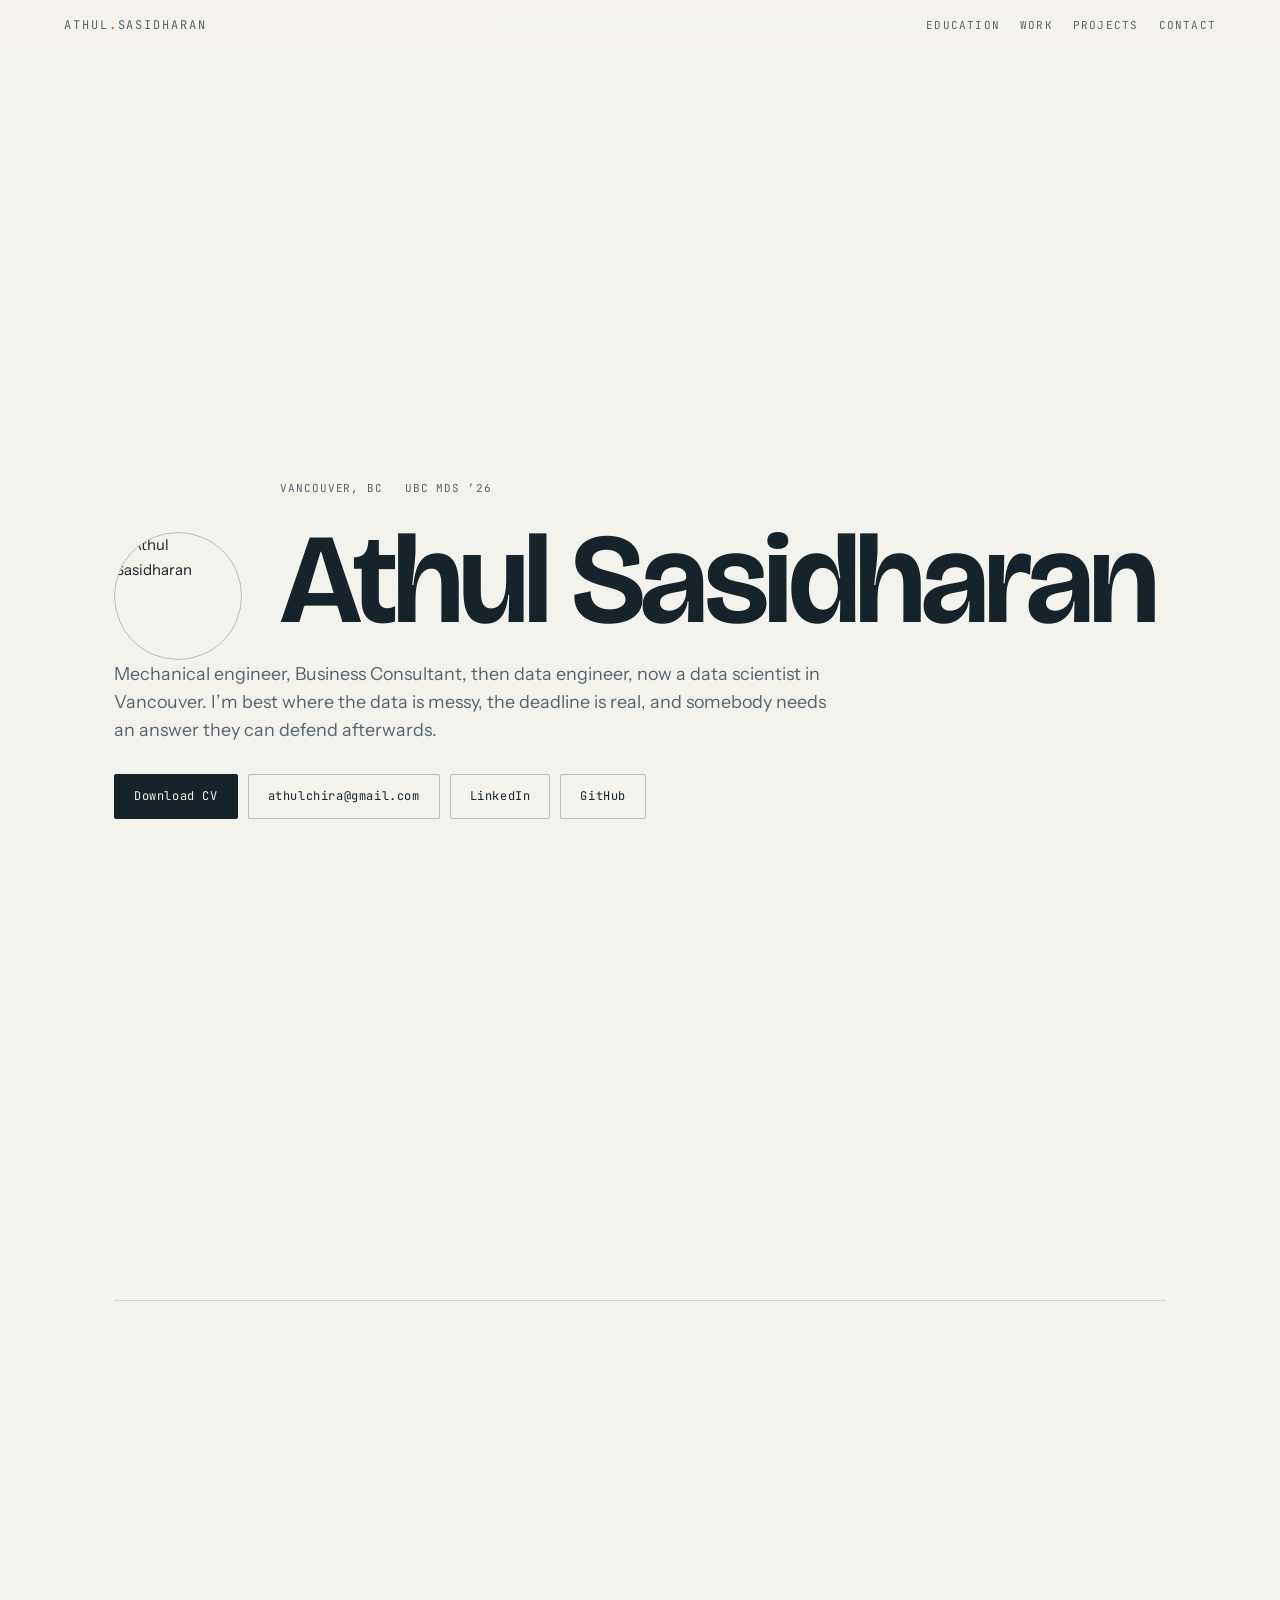
==== index.html @ 6a422f8e "Added the full projects section, including the side projects." ====
<!DOCTYPE html>
<html lang="en">
<head>
<meta charset="utf-8">
<meta name="viewport" content="width=device-width, initial-scale=1">
<title>Athul Sasidharan — Data Scientist, Vancouver</title>
<meta name="description" content="Data scientist in Vancouver. UBC Master of Data Science 2026. Data pipelines at Axis Bank, clinical data at BC Children's Hospital, retrieval systems, dashboards and packages.">
<meta property="og:title" content="Athul Sasidharan — Data Scientist">
<meta property="og:description" content="Pipelines, audits and retrieval systems. UBC MDS 2026, Vancouver BC.">
<link rel="preconnect" href="https://fonts.googleapis.com">
<link rel="preconnect" href="https://fonts.gstatic.com" crossorigin>
<link href="https://fonts.googleapis.com/css2?family=Bricolage+Grotesque:opsz,wdth,wght@12..96,75..100,400..800&family=Instrument+Sans:wght@400;500;600&family=JetBrains+Mono:wght@400;500&display=swap" rel="stylesheet">
<style>
:root{
  --ground:#F4F2ED;
  --ink:#16232A;
  --ink-soft:#54646E;
  --line:rgba(22,35,42,.14);
  --line-2:rgba(22,35,42,.26);
  --attack:#E8552F;
  --defend:#66788A;
  --link:#2E7FA6;
  --gold:#F2B441;
  --display:"Bricolage Grotesque",ui-sans-serif,system-ui,sans-serif;
  --body:"Instrument Sans",ui-sans-serif,system-ui,sans-serif;
  --mono:"JetBrains Mono",ui-monospace,monospace;
  --gut:clamp(20px,5vw,72px);
  --maxw:1180px;
}
*,*::before,*::after{box-sizing:border-box}
html{scroll-behavior:smooth;-webkit-text-size-adjust:100%}
body{margin:0;background:var(--ground);color:var(--ink);font-family:var(--body);
  font-size:clamp(15px,1.05vw,17px);line-height:1.62;overflow-x:hidden;-webkit-font-smoothing:antialiased}
a{color:inherit}
img{max-width:100%;display:block}

#pitch{position:fixed;inset:0;z-index:-1;pointer-events:none;opacity:0;transition:opacity 1s ease .2s}
#pitch.ready{opacity:1}

/* ---------- nav ---------- */
header.nav{position:fixed;top:0;left:0;right:0;z-index:50;display:flex;align-items:center;
  justify-content:space-between;padding:16px var(--gut);
  background:linear-gradient(180deg,rgba(244,242,237,.9),rgba(244,242,237,0))}
.mark{font-family:var(--mono);font-size:12px;letter-spacing:.16em;text-transform:uppercase;text-decoration:none}
.mark b{color:var(--attack)}
.nav ul{display:flex;gap:20px;list-style:none;margin:0;padding:0;
  font-family:var(--mono);font-size:11px;letter-spacing:.11em;text-transform:uppercase}
.nav a{text-decoration:none;color:var(--ink-soft);transition:color .2s}
.nav a:hover,.nav a:focus-visible{color:var(--attack)}

/* ---------- layout ---------- */
main{position:relative;z-index:1}
.wrap{max-width:var(--maxw);margin:0 auto;padding:0 var(--gut)}
section{padding:clamp(72px,11vh,150px) 0}

/* section label: one word, thin rule beneath. Nothing else. */
h2{font-family:var(--display);font-size:clamp(30px,4.6vw,58px);
  font-variation-settings:"wdth" 96,"wght" 620;line-height:1;letter-spacing:-.025em;
  margin:0 0 14px;color:var(--ink)}
.rule{width:56px;height:2px;background:var(--gold);margin:0 0 clamp(30px,4vh,52px);border-radius:2px}

h1{font-family:var(--display);font-size:clamp(48px,10vw,142px);
  font-variation-settings:"wdth" 100,"wght" 650;line-height:.88;letter-spacing:-.035em;
  margin:0 0 24px;text-wrap:balance}
h3{font-family:var(--display);font-variation-settings:"wdth" 92,"wght" 620;
  font-size:clamp(18px,1.45vw,22px);line-height:1.2;letter-spacing:-.015em;margin:0}
p{margin:0 0 14px}

/* ---------- hero ---------- */
.hero{min-height:100svh;display:flex;flex-direction:column;justify-content:flex-end;
  padding-bottom:clamp(56px,9vh,110px);padding-top:120px}
.hero-top{display:flex;align-items:flex-end;gap:clamp(20px,3vw,44px);flex-wrap:wrap}
.shot{width:clamp(96px,10vw,132px);height:clamp(96px,10vw,132px);border-radius:50%;
  object-fit:cover;border:1px solid var(--line-2);flex:none}
.about{font-size:clamp(16px,1.4vw,21px);line-height:1.55;color:var(--ink-soft);max-width:60ch;margin:0 0 30px}
.cta-row{display:flex;flex-wrap:wrap;gap:10px;align-items:center}
.btn{display:inline-flex;align-items:center;gap:8px;text-decoration:none;font-family:var(--mono);
  font-size:12px;letter-spacing:.05em;padding:12px 19px;border-radius:2px;border:1px solid var(--line-2);
  background:transparent;color:var(--ink);
  transition:transform .22s cubic-bezier(.2,.8,.2,1),background .22s,color .22s,border-color .22s}
.btn:hover,.btn:focus-visible{border-color:var(--ink);transform:translateY(-2px)}
.btn-solid{background:var(--ink);color:var(--ground);border-color:var(--ink)}
.btn-solid:hover,.btn-solid:focus-visible{background:var(--attack);border-color:var(--attack)}
.meta{display:flex;flex-wrap:wrap;gap:6px 22px;margin:0 0 26px;font-family:var(--mono);
  font-size:11px;letter-spacing:.08em;text-transform:uppercase;color:var(--ink-soft)}

/* ---------- transparent tiles ---------- */
.tile{background:transparent;border:1px solid var(--line);border-radius:3px;
  transition:border-color .3s,transform .3s cubic-bezier(.2,.8,.2,1)}
.tile:hover{border-color:var(--line-2);transform:translateY(-2px)}

.edu{display:grid;grid-template-columns:repeat(auto-fit,minmax(240px,1fr));gap:14px}
.edu .tile{padding:20px 22px;display:flex;flex-direction:column;gap:6px}
.edu .when{font-family:var(--mono);font-size:10px;letter-spacing:.11em;text-transform:uppercase;color:var(--ink-soft)}
.edu a{color:inherit;text-decoration:none;border-bottom:1px solid var(--line-2);transition:border-color .2s,color .2s}
.edu a:hover,.edu a:focus-visible{color:var(--attack);border-color:var(--attack)}
.edu .school{font-family:var(--mono);font-size:11.5px;letter-spacing:.03em;color:var(--ink-soft)}

.roles{border-top:1px solid var(--line)}
.role{display:grid;grid-template-columns:minmax(0,1fr) minmax(0,1.7fr);gap:clamp(12px,3vw,48px);
  padding:clamp(22px,2.8vw,34px) 0;border-bottom:1px solid var(--line)}
.role .when{font-family:var(--mono);font-size:11px;letter-spacing:.09em;text-transform:uppercase;
  color:var(--attack);margin:0 0 6px}
.role .org{font-family:var(--mono);font-size:11px;letter-spacing:.04em;color:var(--ink-soft);margin:4px 0 0}
.role .org a{color:var(--link);text-decoration:none;border-bottom:1px solid transparent;transition:border-color .2s}
.role .org a:hover{border-color:var(--link)}
.role ul{margin:0;padding-left:16px;color:var(--ink-soft)}
.role li{margin-bottom:7px}
.role li::marker{color:var(--attack)}
.role li b{color:var(--ink);font-weight:600}
.role p.plain{color:var(--ink-soft);margin:0}

.grid{display:grid;grid-template-columns:repeat(auto-fit,minmax(300px,1fr));gap:14px}
.card{padding:clamp(20px,2.2vw,28px);display:flex;flex-direction:column;gap:11px}
.card .when{font-family:var(--mono);font-size:10px;letter-spacing:.11em;text-transform:uppercase;
  color:var(--ink-soft);margin:0}
.card p.desc{color:var(--ink-soft);font-size:.95em;margin:0}
.why{border-left:2px solid var(--gold);padding:8px 12px;font-size:.9em;color:var(--ink);margin:0}
.why b{font-family:var(--mono);font-size:9.5px;letter-spacing:.11em;text-transform:uppercase;
  color:var(--ink-soft);display:block;margin-bottom:3px;font-weight:500}
.tags{display:flex;flex-wrap:wrap;gap:5px}
.tags i{font-style:normal;font-family:var(--mono);font-size:10px;letter-spacing:.03em;
  padding:3px 8px;border-radius:2px;border:1px solid var(--line);color:var(--link)}
.metric{font-family:var(--mono);font-size:12px;color:var(--ink);display:flex;gap:8px;align-items:baseline}
.metric b{font-size:18px;font-weight:500;color:var(--attack);font-variant-numeric:tabular-nums}
.pills{display:flex;flex-wrap:wrap;gap:7px;margin-top:auto;padding-top:12px;border-top:1px solid var(--line)}
.pill{display:inline-flex;align-items:center;gap:5px;text-decoration:none;font-family:var(--mono);
  font-size:10px;letter-spacing:.1em;text-transform:uppercase;padding:6px 12px;
  border:1px solid var(--line-2);border-radius:99px;color:var(--ink);
  transition:background .2s,color .2s,border-color .2s,transform .2s}
.pill:hover,.pill:focus-visible{background:var(--ink);color:var(--ground);border-color:var(--ink);transform:translateY(-1px)}
.pill.dead{border-style:dashed;color:var(--ink-soft);cursor:default}
.pill.dead:hover{background:transparent;color:var(--ink-soft);border-color:var(--line-2);transform:none}
.sub{font-family:var(--mono);font-size:11px;letter-spacing:.12em;text-transform:uppercase;
  color:var(--ink-soft);margin:clamp(40px,5vh,64px) 0 18px;display:flex;align-items:center;gap:12px}
.sub::after{content:"";height:1px;flex:1;background:var(--line)}

.kit{display:grid;grid-template-columns:repeat(auto-fit,minmax(220px,1fr));gap:14px}
.kit>div{padding:20px 20px;border:1px solid var(--line);border-radius:3px}
.kit h4{font-family:var(--mono);font-size:10px;letter-spacing:.13em;text-transform:uppercase;
  color:var(--link);margin:0 0 11px;font-weight:500}
.kit ul{list-style:none;margin:0;padding:0;display:flex;flex-wrap:wrap;gap:5px}
.kit li{font-family:var(--mono);font-size:11.5px;padding:3px 8px;border:1px solid var(--line);
  border-radius:2px;transition:border-color .2s,color .2s}
.kit li:hover{border-color:var(--attack);color:var(--attack)}

.contact a.big{font-family:var(--display);font-variation-settings:"wdth" 96,"wght" 600;
  font-size:clamp(22px,3.4vw,44px);text-decoration:none;letter-spacing:-.02em;display:inline-block;
  border-bottom:2px solid var(--line-2);padding-bottom:2px;transition:border-color .25s,color .25s}
.contact a.big:hover,.contact a.big:focus-visible{color:var(--attack);border-color:var(--attack)}
.contact .rows{display:flex;flex-wrap:wrap;gap:12px 36px;margin-top:26px;
  font-family:var(--mono);font-size:12px;letter-spacing:.04em}
.contact .rows a{color:var(--link);text-decoration:none;border-bottom:1px solid transparent;transition:border-color .2s}
.contact .rows a:hover{border-color:var(--link)}
footer{padding:26px var(--gut) 38px;border-top:1px solid var(--line);display:flex;flex-wrap:wrap;
  gap:8px 22px;justify-content:space-between;font-family:var(--mono);font-size:10.5px;
  letter-spacing:.09em;text-transform:uppercase;color:var(--ink-soft)}

.rv{opacity:0;transform:translateY(22px);
  transition:opacity .8s cubic-bezier(.2,.8,.2,1),transform .8s cubic-bezier(.2,.8,.2,1)}
.rv.in{opacity:1;transform:none}
.rv[data-d="1"]{transition-delay:.06s}
.rv[data-d="2"]{transition-delay:.12s}
.rv[data-d="3"]{transition-delay:.18s}
.rv[data-d="4"]{transition-delay:.24s}
.rv[data-d="5"]{transition-delay:.3s}
:focus-visible{outline:2px solid var(--attack);outline-offset:3px}

@media (max-width:820px){ .role{grid-template-columns:1fr} .nav ul li:nth-child(n+3){display:none} }
@media (prefers-reduced-motion:reduce){
  html{scroll-behavior:auto}
  .rv{opacity:1;transform:none;transition:none}
  *{transition-duration:.01ms !important}
}
</style>
</head>
<body>
<canvas id="pitch"></canvas>

<header class="nav">
  <a class="mark" href="#top">Athul<b>.</b>Sasidharan</a>
  <nav aria-label="Sections"><ul>
    <li><a href="#education">Education</a></li>
    <li><a href="#work">Work</a></li>
    <li><a href="#projects">Projects</a></li>
    <li><a href="#contact">Contact</a></li>
  </ul></nav>
</header>

<main id="top">

  <section class="hero wrap">
    <div class="hero-top rv in">
      <img class="shot" src="assets/athul-headshot.png" alt="Athul Sasidharan">
      <div style="flex:1;min-width:260px">
        <div class="meta"><span>Vancouver, BC</span><span>UBC MDS &#8217;26</span></div>
        <h1>Athul Sasidharan</h1>
      </div>
    </div>
    <p class="about rv in" data-d="1">
      Mechanical engineer, Business Consultant, then data engineer, now a data scientist in
      Vancouver. I&#8217;m best where the data is messy, the deadline is real, and somebody needs
      an answer they can defend afterwards.
    </p>
    <div class="cta-row rv in" data-d="2">
      <a class="btn btn-solid" href="assets/Athul_Sasidharan_Resume.pdf" download>Download CV</a>
      <a class="btn" href="mailto:athulchira@gmail.com">athulchira@gmail.com</a>
      <a class="btn" href="https://www.linkedin.com/in/athul-ash-sasidharan-48a1ba195/" target="_blank" rel="noopener">LinkedIn</a>
      <a class="btn" href="https://github.com/codingwithAthul" target="_blank" rel="noopener">GitHub</a>
    </div>
  </section>

  <section id="education" class="wrap">
    <h2 class="rv">Education</h2><div class="rule rv"></div>
    <div class="edu">
      <div class="tile rv" data-d="1">
        <p class="when">Sep 2025 &ndash; Jun 2026</p>
        <h3><a href="https://masterdatascience.ubc.ca/programs/vancouver" target="_blank" rel="noopener">Masters in Data Science</a></h3>
        <p class="school"><a href="https://www.ubc.ca/" target="_blank" rel="noopener">The University of British Columbia, Vancouver</a></p>
      </div>
      <div class="tile rv" data-d="2">
        <p class="when">Sep 2024 &ndash; May 2025</p>
        <h3><a href="https://www.bcit.ca/programs/global-leadership-graduate-certificate-full-time-a500grcert/#courses" target="_blank" rel="noopener">Global Leadership Graduate Certificate</a></h3>
        <p class="school"><a href="https://www.bcit.ca/" target="_blank" rel="noopener">British Columbia Institute of Technology, Vancouver</a></p>
      </div>
      <div class="tile rv" data-d="3">
        <p class="when">2018 &ndash; 2022</p>
        <h3>Bachelor of Technology, Mechanical Engineering</h3>
        <p class="school"><a href="https://www.nitt.edu/" target="_blank" rel="noopener">National Institute of Technology, Tiruchirappalli</a></p>
      </div>
    </div>
  </section>

  <section id="work" class="wrap">
    <h2 class="rv">Work experience</h2><div class="rule rv"></div>
    <div class="roles">
      <article class="role rv">
        <div><p class="when">Apr 2026 &ndash; Jun 2026</p><h3>Data Analyst (Capstone Project)</h3>
          <p class="org">BC Children&#8217;s Hospital &middot; UBC MDS Capstone</p></div>
        <div>
          <p class="plain">Investigating the impacts of Computerized Provider Order Entry (CPOE)
            on Pediatric Laboratory Testing. Full time Capstone Project for the UBC MDS program.</p>
          <div class="tags" style="margin-top:12px"><i>Microsoft SQL Server</i><i>R</i><i>ggplot</i><i>Data Analysis</i><i>Exploratory Data Analysis</i><i>Data Science</i></div>
        </div>
      </article>

      <article class="role rv" data-d="1">
        <div><p class="when">Jul 2022 &ndash; Feb 2024</p><h3>Data Engineer</h3>
          <p class="org">Axis Bank Ltd &middot; Bangalore</p></div>
        <ul>
          <li>Built ingestion and transformation pipelines in Oracle, PL/SQL and Informatica
            serving <b>five-plus reporting teams</b>, under banking regulatory constraints where a
            wrong number is a filing problem rather than a dashboard problem.</li>
          <li>Owned unit testing and production release in Blaze/TRAID, catching breakages
            pre-deploy to keep live environments stable.</li>
          <li>Translated business requirements into data models with stakeholders in the room,
            then wrote the documentation standard the team adopted.</li>
        </ul>
      </article>

      <article class="role rv" data-d="2">
        <div><p class="when">May 2020 &ndash; Apr 2022</p><h3>Business Consultant</h3>
          <p class="org">Part-time &middot; Agies Safety Solutions &middot; Kerala</p></div>
        <ul>
          <li>Designed a new product sales model from statistical analysis of the existing book,
            contributing to <b>5&times; revenue growth</b>.</li>
          <li>Automated finance and administrative reporting, removing up to <b>30%</b> of annual
            operational turnover in avoidable cost.</li>
          <li>Ran two years of market and competitor research that leadership used to set direction.</li>
        </ul>
      </article>

      <article class="role rv" data-d="3">
        <div><p class="when">Jun 2025 &ndash; present</p><h3>Cash Supervisor</h3>
          <p class="org">Shoppers Drug Mart &middot; Vancouver</p></div>
        <ul>
          <li>Register, lottery terminal, merchandise intake, backroom inventory and end-of-day
            close in a high-volume pharmacy, alongside the master&#8217;s.</li>
        </ul>
      </article>

      <article class="role rv" data-d="4">
        <div><p class="when">2018 &ndash; 2020</p><h3>Organising Committee Head</h3>
          <p class="org"><a href="https://sportsfete.nitt.edu/" target="_blank" rel="noopener">Sportsfete</a>,
            <a href="https://nss.nitt.edu/" target="_blank" rel="noopener">NSS</a> &amp;
            <a href="https://www.instagram.com/aaveg.nitt/?hl=en" target="_blank" rel="noopener">Aaveg</a>
            &middot; NIT Tiruchirappalli</p></div>
        <ul>
          <li>Logistics, budgets, sponsor negotiation and on-site escalation for <b>75+ events</b>
            across <b>14 departments</b> and <b>13,000+ participants</b>.</li>
        </ul>
      </article>
    </div>
  </section>

  <section id="projects" class="wrap">
    <h2 class="rv">Projects</h2><div class="rule rv"></div>
    <div class="grid">

      <article class="tile card rv" data-d="1">
        <p class="when">Jul 2026 &middot; HCLTech &times; UBC hackathon</p>
        <h3>CodeIQ &mdash; codebase knowledge graph</h3>
        <p class="desc">Parses a 100K-line React Native codebase into a queryable knowledge graph,
          then answers plain-English questions about structure and impact. Confidence is scored
          deterministically from retrieval relevance rather than self-reported by the model.</p>
        <p class="why"><b>why</b>Every unfamiliar codebase starts with two hours of &#8220;wait, who calls this?&#8221; We wanted that down to one question.</p>
        <div class="tags"><i>ts-morph</i><i>NetworkX</i><i>ChromaDB</i><i>LangChain</i><i>Groq</i><i>Shiny</i></div>
        <span class="metric"><b>28/30</b> on the benchmark set, zero errors</span>
        <div class="pills">
          <a class="pill" href="https://github.com/goudmani/codeiq_source_code_knowledge_graph" target="_blank" rel="noopener">GitHub</a>
          <a class="pill" href="https://codeiq-source-code-knowledge-graph-latest.onrender.com/" target="_blank" rel="noopener">Live app</a>
        </div>
      </article>

      <article class="tile card rv" data-d="2">
        <p class="when">2026 &middot; Python package</p>
        <h3>geospatial-toolkit</h3>
        <p class="desc">A lightweight package standardising the geospatial operations people
          rewrite by hand &mdash; coordinate formats, great-circle distance, point-in-polygon city
          lookup, and antipode calculation with reverse geocoding, which nothing else offers in
          one call.</p>
        <p class="why"><b>why</b>Half the cohort was rewriting the same distance function. We packaged it so the other half wouldn&#8217;t have to.</p>
        <div class="tags"><i>Python</i><i>GeoPandas</i><i>pytest</i><i>quartodoc</i><i>TestPyPI</i></div>
        <span class="metric"><b>v3.0.0</b> tested, documented, published to TestPyPI</span>
        <div class="pills">
          <a class="pill" href="https://github.com/UBC-MDS/geospatial-toolkit" target="_blank" rel="noopener">GitHub</a>
          <a class="pill" href="https://ubc-mds.github.io/geospatial-toolkit/" target="_blank" rel="noopener">Docs</a>
        </div>
      </article>

      <article class="tile card rv" data-d="3">
        <p class="when">Apr 2026 &middot; Retrieval system</p>
        <h3>Smart product review search</h3>
        <p class="desc">Hybrid retrieval over Amazon software reviews &mdash; BM25 and dense
          embeddings fused with reciprocal rank fusion, then an LLM that has to cite the review it
          used. Benchmarked against a faster model and kept the slower one, because it admitted
          retrieval gaps instead of over-committing.</p>
        <p class="why"><b>why</b>16,000 reviews and no way to ask them anything. Now it either shows its receipts or keeps quiet.</p>
        <div class="tags"><i>BM25</i><i>FAISS</i><i>RRF</i><i>Groq</i><i>Tavily</i><i>Streamlit</i></div>
        <span class="metric"><b>15,972</b> reviews indexed and source-cited</span>
        <div class="pills">
          <a class="pill" href="https://github.com/codingwithAthul/Information_Rag_Retrieval_Project" target="_blank" rel="noopener">GitHub</a>
        </div>
      </article>

      <article class="tile card rv" data-d="4">
        <p class="when">2026 &middot; Deployed dashboard</p>
        <h3>Vancouver Park Finder</h3>
        <p class="desc">A public dashboard for searching Vancouver parks against whatever a person
          actually cares about &mdash; washrooms, dog areas, playgrounds, distance from home.</p>
        <p class="why"><b>why</b>248 parks in this city and no simple way to ask which one has a washroom and lets the dog off the leash.</p>
        <div class="tags"><i>Python</i><i>Dash</i><i>Plotly</i><i>Altair</i></div>
        <span class="metric"><b>248</b> parks, filterable in one screen</span>
        <div class="pills">
          <a class="pill" href="https://github.com/UBC-MDS/DSCI-532_2026_3_vancouver_park_dashboard" target="_blank" rel="noopener">GitHub</a>
          <a class="pill" href="https://019c91e8-5952-d69b-140e-530221568f2d.share.connect.posit.cloud/" target="_blank" rel="noopener">Live app</a>
        </div>
      </article>

      <article class="tile card rv" data-d="5">
        <p class="when">2026 &middot; Cloud deployment</p>
        <h3>Rainfall prediction API</h3>
        <p class="desc">A model trained on an EMR/Spark cluster, packaged behind FastAPI and served
          from a t3a.micro EC2 instance. Loaded once at import rather than per request, with
          Pydantic-validated payloads and cross-testing against a classmate&#8217;s endpoint.</p>
        <p class="why"><b>why</b>A model sitting in a .joblib file has never helped anybody. This one at least answers the phone.</p>
        <div class="tags"><i>AWS EC2</i><i>EMR</i><i>Spark</i><i>FastAPI</i><i>Pydantic</i></div>
        <div class="pills">
          <a class="pill" href="https://github.com/codingwithAthul/rainfall-prediction-aws-deployment" target="_blank" rel="noopener">GitHub</a>
        </div>
      </article>

      <article class="tile card rv" data-d="6">
        <p class="when">2026 &middot; Reproducible ML</p>
        <h3>Hotel cancellation prediction</h3>
        <p class="desc">A classification study on hotel booking cancellations, built so a stranger
          could re-run it: pinned environment, containerised, scripted data flow, and a report that
          regenerates from source.</p>
        <p class="why"><b>why</b>Ran it, got a number, couldn&#8217;t reproduce the number a week later. Built this so that stops happening.</p>
        <div class="tags"><i>Python</i><i>scikit-learn</i><i>Docker</i><i>Quarto</i></div>
        <div class="pills">
          <a class="pill" href="https://github.com/ahass9/DSCI-522-Group-Project" target="_blank" rel="noopener">GitHub</a>
          <a class="pill" href="https://ahass9.github.io/DSCI-522-Group-Project/reports/hotel_cancellation_classification_analysis.html" target="_blank" rel="noopener">Report</a>
        </div>
      </article>
    </div>

    <p class="sub rv">Built because I wanted to</p>
    <div class="grid">
      <article class="tile card rv" data-d="1">
        <p class="when">Jan 2026 &middot; Writing</p>
        <h3>Multi-armed bandits, explained</h3>
        <p class="desc">A written walkthrough of the explore-versus-exploit problem and why A/B
          testing is often the wrong tool for the job it gets used for.</p>
        <p class="why"><b>why</b>Slot machines have taught statisticians more than statisticians have taught slot machines. Wrote it down before I forgot why.</p>
        <div class="tags"><i>Writing</i><i>Bandits</i><i>Experimentation</i></div>
        <div class="pills">
          <a class="pill" href="https://github.com/codingwithAthul/Multi-Armed-Bandits" target="_blank" rel="noopener">GitHub</a>
          <a class="pill" href="https://codingwithathul.github.io/Multi-Armed-Bandits/" target="_blank" rel="noopener">Read it</a>
        </div>
      </article>

      <article class="tile card rv" data-d="2">
        <p class="when">Apr 2026 &middot; Tooling</p>
        <h3>NotebookLM on Claude Code</h3>
        <p class="desc">An integration bridging Google NotebookLM into Claude Code, with automated
          version management, API safety checks and rollback when a change misbehaves.</p>
        <p class="why"><b>why</b>Two tools I use constantly that refused to speak to each other. Now they do, and there&#8217;s an undo button.</p>
        <div class="tags"><i>Python</i><i>APIs</i><i>Automation</i></div>
        <div class="pills">
          <a class="pill" href="https://github.com/codingwithAthul/Notebooklm-on-Claude" target="_blank" rel="noopener">GitHub</a>
        </div>
      </article>
    </div>
  </section>
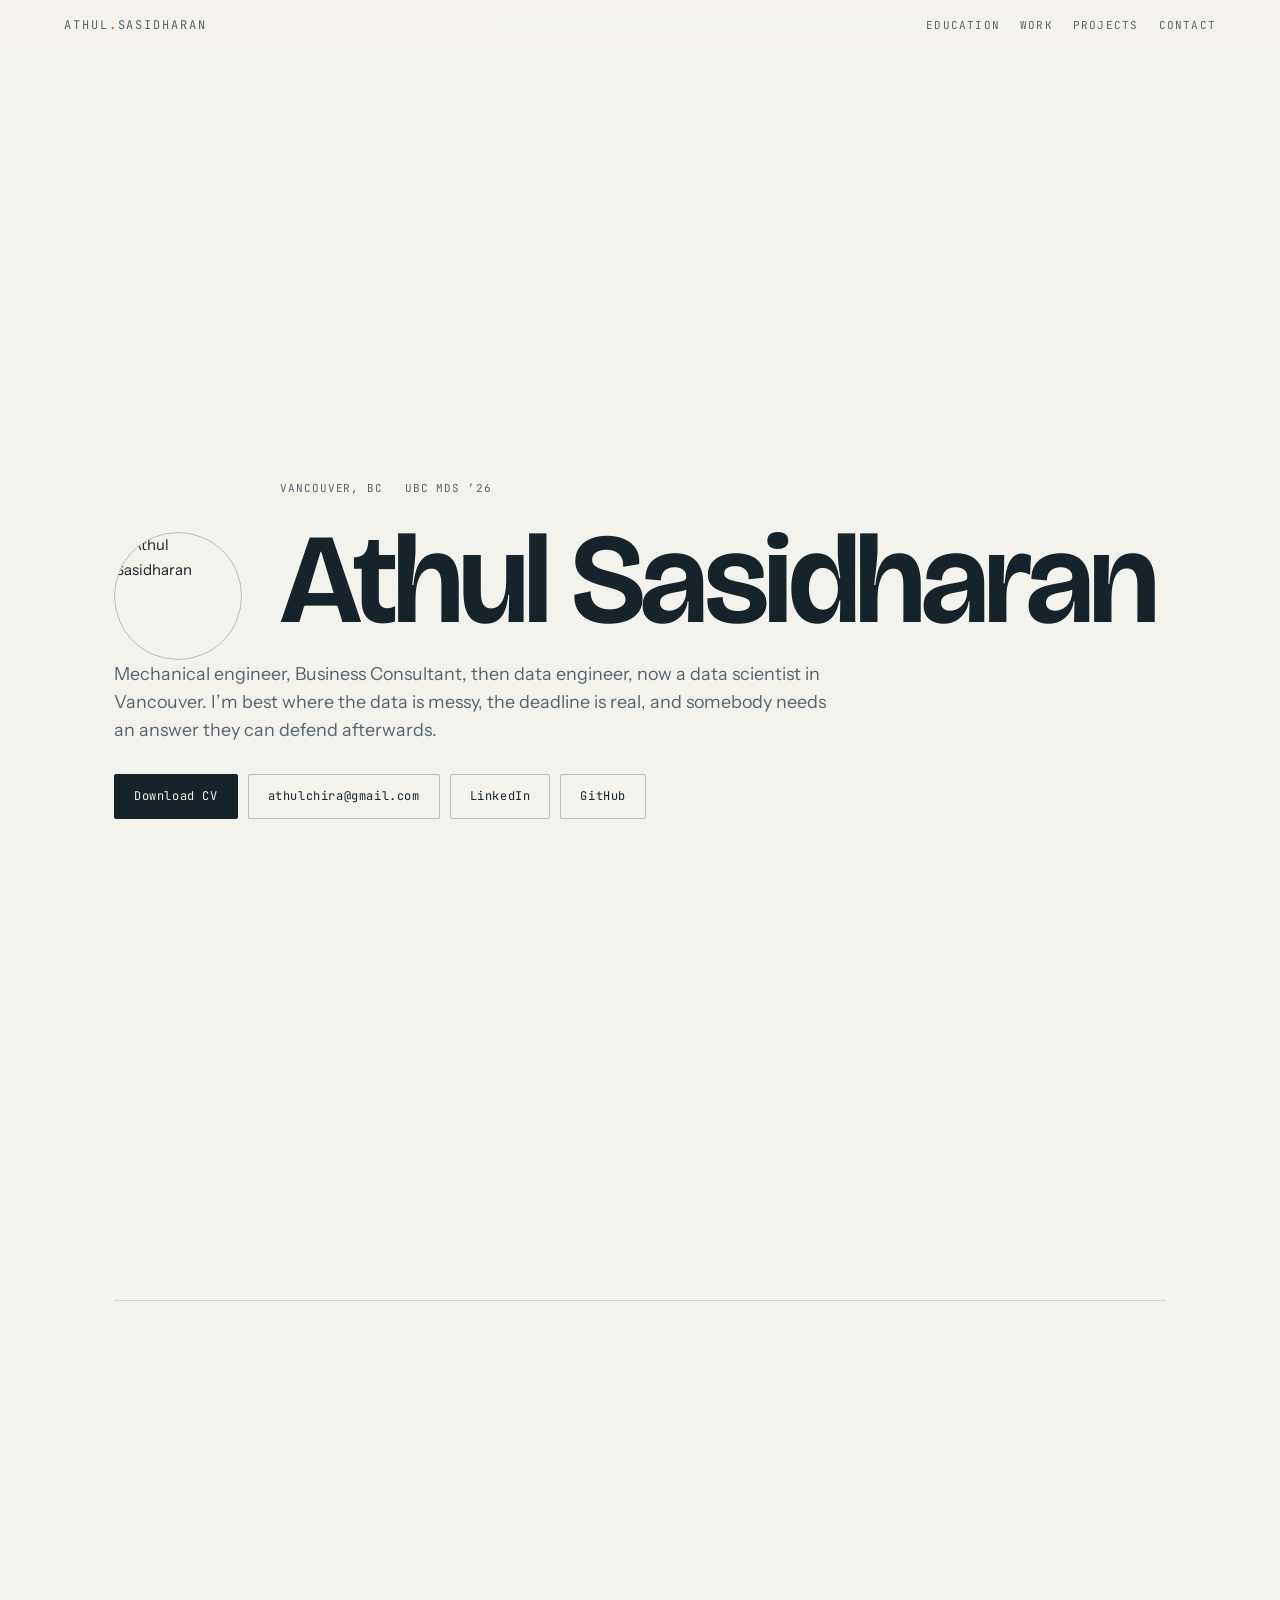
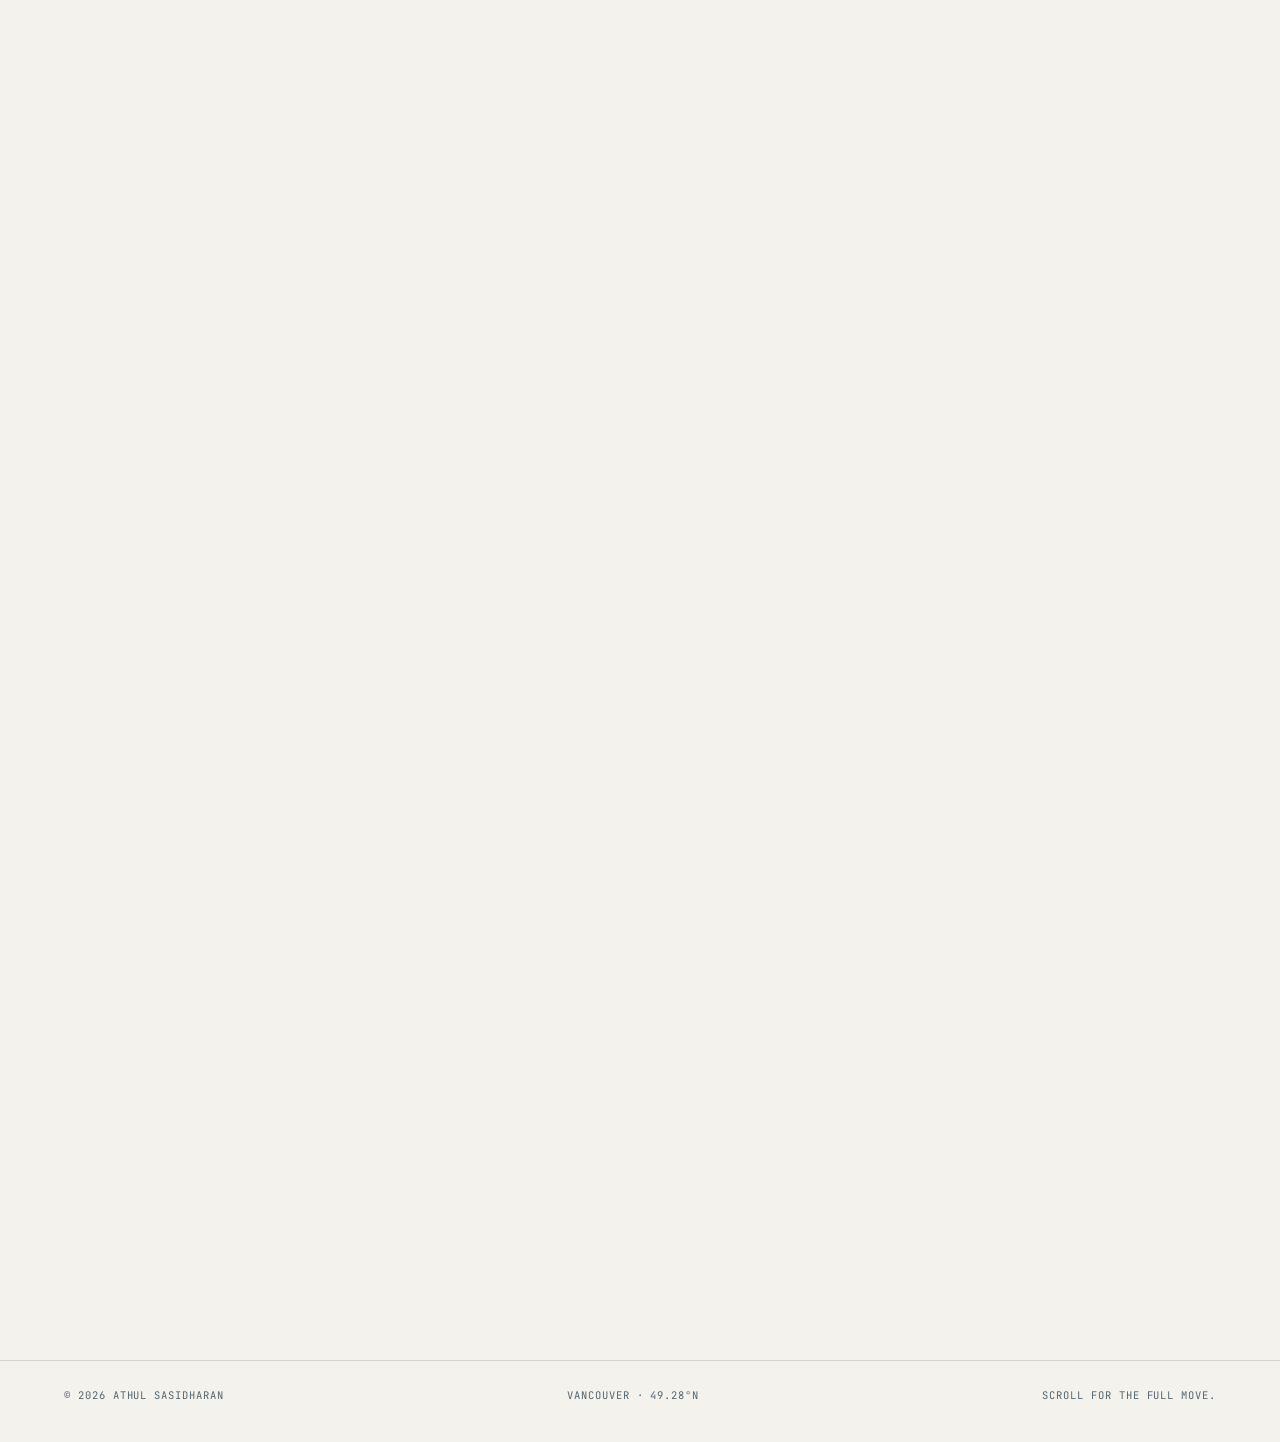
==== commit ee22ff69: "Added the toolkit and contact sections, the footer, and the start of the pitch animation script." ====
--- a/index.html
+++ b/index.html
@@ -413,3 +413,116 @@
       </article>
     </div>
   </section>
+
+  <section id="toolkit" class="wrap">
+    <h2 class="rv">Toolkit</h2><div class="rule rv"></div>
+    <div class="kit rv" data-d="1">
+      <div><h4>Query &amp; language</h4><ul><li>SQL</li><li>Python</li><li>R</li><li>PL/SQL</li><li>Bash</li></ul></div>
+      <div><h4>Analysis &amp; modelling</h4><ul><li>pandas</li><li>scikit-learn</li><li>dbplyr</li><li>tidyverse</li><li>Causal inference</li><li>Experiment design</li></ul></div>
+      <div><h4>Pipelines &amp; cloud</h4><ul><li>Informatica</li><li>Spark</li><li>AWS EMR / S3 / EC2</li><li>Warehouse design</li><li>Oracle</li><li>PostgreSQL</li><li>SQL Server</li></ul></div>
+      <div><h4>Reporting &amp; delivery</h4><ul><li>Power BI</li><li>Shiny</li><li>Dash</li><li>Quarto</li><li>ggplot2</li><li>Streamlit</li></ul></div>
+      <div><h4>LLM systems</h4><ul><li>RAG</li><li>BM25 + dense hybrid</li><li>FAISS</li><li>ChromaDB</li><li>LangChain</li><li>Evaluation harnesses</li></ul></div>
+      <div><h4>Practice</h4><ul><li>Git</li><li>Docker</li><li>CI</li><li>Reproducible research</li><li>Data science ethics</li></ul></div>
+    </div>
+  </section>
+
+  <section id="contact" class="wrap contact">
+    <h2 class="rv">Contact</h2><div class="rule rv"></div>
+    <p class="rv" data-d="1"><a class="big" href="mailto:athulchira@gmail.com">athulchira@gmail.com</a></p>
+    <div class="rows rv" data-d="2">
+      <span><a href="tel:+17788830420">+1 778 883 0420</a></span>
+      <span><a href="https://www.linkedin.com/in/athul-ash-sasidharan-48a1ba195/" target="_blank" rel="noopener">LinkedIn</a></span>
+      <span><a href="https://github.com/codingwithAthul" target="_blank" rel="noopener">GitHub</a></span>
+      <span><a href="assets/Athul_Sasidharan_Resume.pdf" download>Download CV</a></span>
+      <span>Vancouver, British Columbia</span>
+    </div>
+  </section>
+</main>
+
+<footer>
+  <span>&copy; 2026 Athul Sasidharan</span>
+  <span>Vancouver &middot; 49.28&deg;N</span>
+  <span>Scroll for the full move.</span>
+</footer>
+
+<script>
+/* ============================================================
+   THE MOVE — a single attacking play, scrubbed by scroll.
+   Perspective-projected Canvas 2D. No WebGL, no library.
+   Every position is a pure function of scroll, so the play
+   runs backwards correctly when the reader scrolls up.
+   ============================================================ */
+(function(){
+  var reduce = matchMedia('(prefers-reduced-motion: reduce)').matches;
+
+  /* reveals run regardless of the canvas */
+  var targets = document.querySelectorAll('.rv:not(.in)');
+  if (reduce || !('IntersectionObserver' in window)) {
+    targets.forEach(function(t){ t.classList.add('in'); });
+  } else {
+    var io = new IntersectionObserver(function(es){
+      es.forEach(function(e){ if (e.isIntersecting){ e.target.classList.add('in'); io.unobserve(e.target); } });
+    }, {rootMargin:'0px 0px -12% 0px', threshold:0.08});
+    targets.forEach(function(t){ io.observe(t); });
+  }
+  if (reduce) return;
+
+  var PL = 105, HALF = 34, GOAL_HALF = 3.66;
+  var PHI = 34 * Math.PI/180, BACK = 42, HGT = 30;
+  var CAM_A = 10, CAM_B = 98, GOAL_P = 0.92;
+
+  /* p, x, y, receiver, lofted */
+  var KF = [
+    [0.000,   0,   6,  0, 0], [0.040, -14,  14,  1, 0], [0.080,  -4,  22,  3, 0],
+    [0.120,  14,  16,  2, 0], [0.170,  28,  26,  4, 0], [0.220,  30,  44,  6, 0],
+    [0.270,  14,  48,  8, 0], [0.330,   0,  34,  3, 0], [0.390, -29,  42,  5, 1],
+    [0.450, -30,  58,  7, 0], [0.510,  -8,  62, 10, 0], [0.560,   4,  56,  8, 0],
+    [0.620, -26,  74,  7, 0], [0.680,  -6,  72,  8, 0], [0.740,  26,  76,  6, 0],
+    [0.800,  30,  94,  6, 0], [0.870,  10, 100, 10, 1], [0.920,   2, 105.6, -1, 1],
+    [1.000,   1, 107.5, -1, 0]
+  ];
+
+  /* attacker waypoints [p, x, y] — endpoints match the pass they receive */
+  var ATK = [
+    [[0,0,6],[0.4,0,14],[1,0,24]],
+    [[0,-14,10],[0.04,-14,14],[0.5,-18,36],[1,-20,56]],
+    [[0,14,10],[0.12,14,16],[0.5,18,36],[1,20,56]],
+    [[0,-2,16],[0.08,-4,22],[0.33,0,34],[0.7,2,52],[1,0,66]],
+    [[0,26,16],[0.17,28,26],[0.5,30,48],[1,30,68]],
+    [[0,-26,18],[0.39,-29,42],[0.7,-30,60],[1,-28,74]],
+    [[0,30,32],[0.22,30,44],[0.74,26,76],[0.80,30,94],[1,30,97]],
+    [[0,-30,40],[0.45,-30,58],[0.62,-26,74],[1,-20,88]],
+    [[0,10,36],[0.27,14,48],[0.56,4,56],[0.68,-6,72],[1,-2,90]],
+    [[0,8,28],[0.5,10,54],[1,6,82]],
+    [[0,-4,48],[0.51,-8,62],[0.75,2,86],[0.87,10,100],[0.92,9,100.8],[1,8,101.5]]
+  ];
+
+  function track(w, p){
+    if (p <= w[0][0]) return [w[0][1], w[0][2]];
+    if (p >= w[w.length-1][0]) return [w[w.length-1][1], w[w.length-1][2]];
+    for (var i=0;i<w.length-1;i++){
+      if (p >= w[i][0] && p <= w[i+1][0]){
+        var t = (p - w[i][0]) / (w[i+1][0] - w[i][0]);
+        var e = t*t*(3-2*t);
+        return [w[i][1]+(w[i+1][1]-w[i][1])*e, w[i][2]+(w[i+1][2]-w[i][2])*e];
+      }
+    }
+    return [w[0][1], w[0][2]];
+  }
+
+  function ballAt(p){
+    if (p <= 0) return [KF[0][1], KF[0][2], 0];
+    var last = KF[KF.length-1];
+    if (p >= 1) return [last[1], last[2], 0];
+    for (var i=0;i<KF.length-1;i++){
+      if (p >= KF[i][0] && p <= KF[i+1][0]){
+        var t = (p - KF[i][0]) / (KF[i+1][0] - KF[i][0]);
+        var e = 1 - Math.pow(1-t, 2.2);
+        var z = Math.sin(Math.PI*t) * (KF[i+1][4] ? 7 : 0);
+        return [KF[i][1]+(KF[i+1][1]-KF[i][1])*e, KF[i][2]+(KF[i+1][2]-KF[i][2])*e, z];
+      }
+    }
+    return [last[1], last[2], 0];
+  }
+  function camY(p){ return CAM_A + Math.min(p/GOAL_P, 1) * (CAM_B - CAM_A); }
+  function clamp(v,a,b){ return v<a?a:(v>b?b:v); }
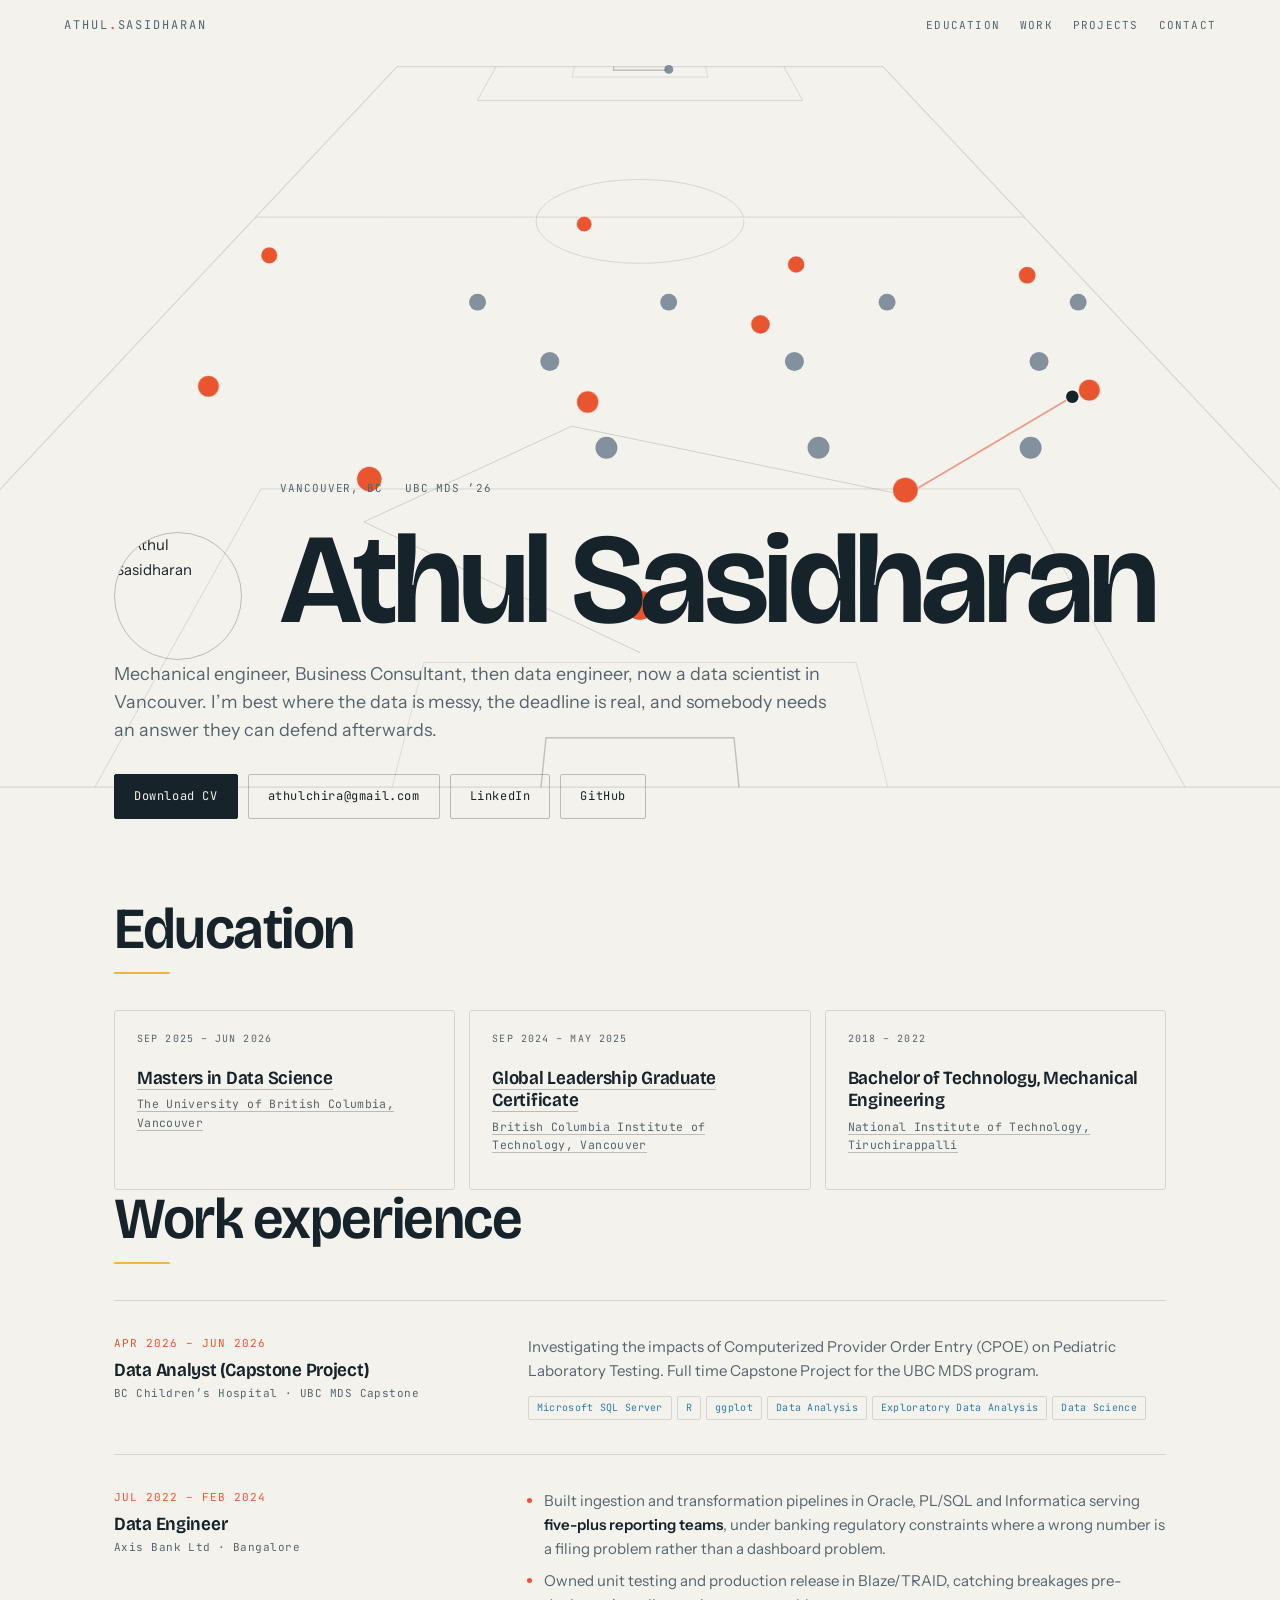
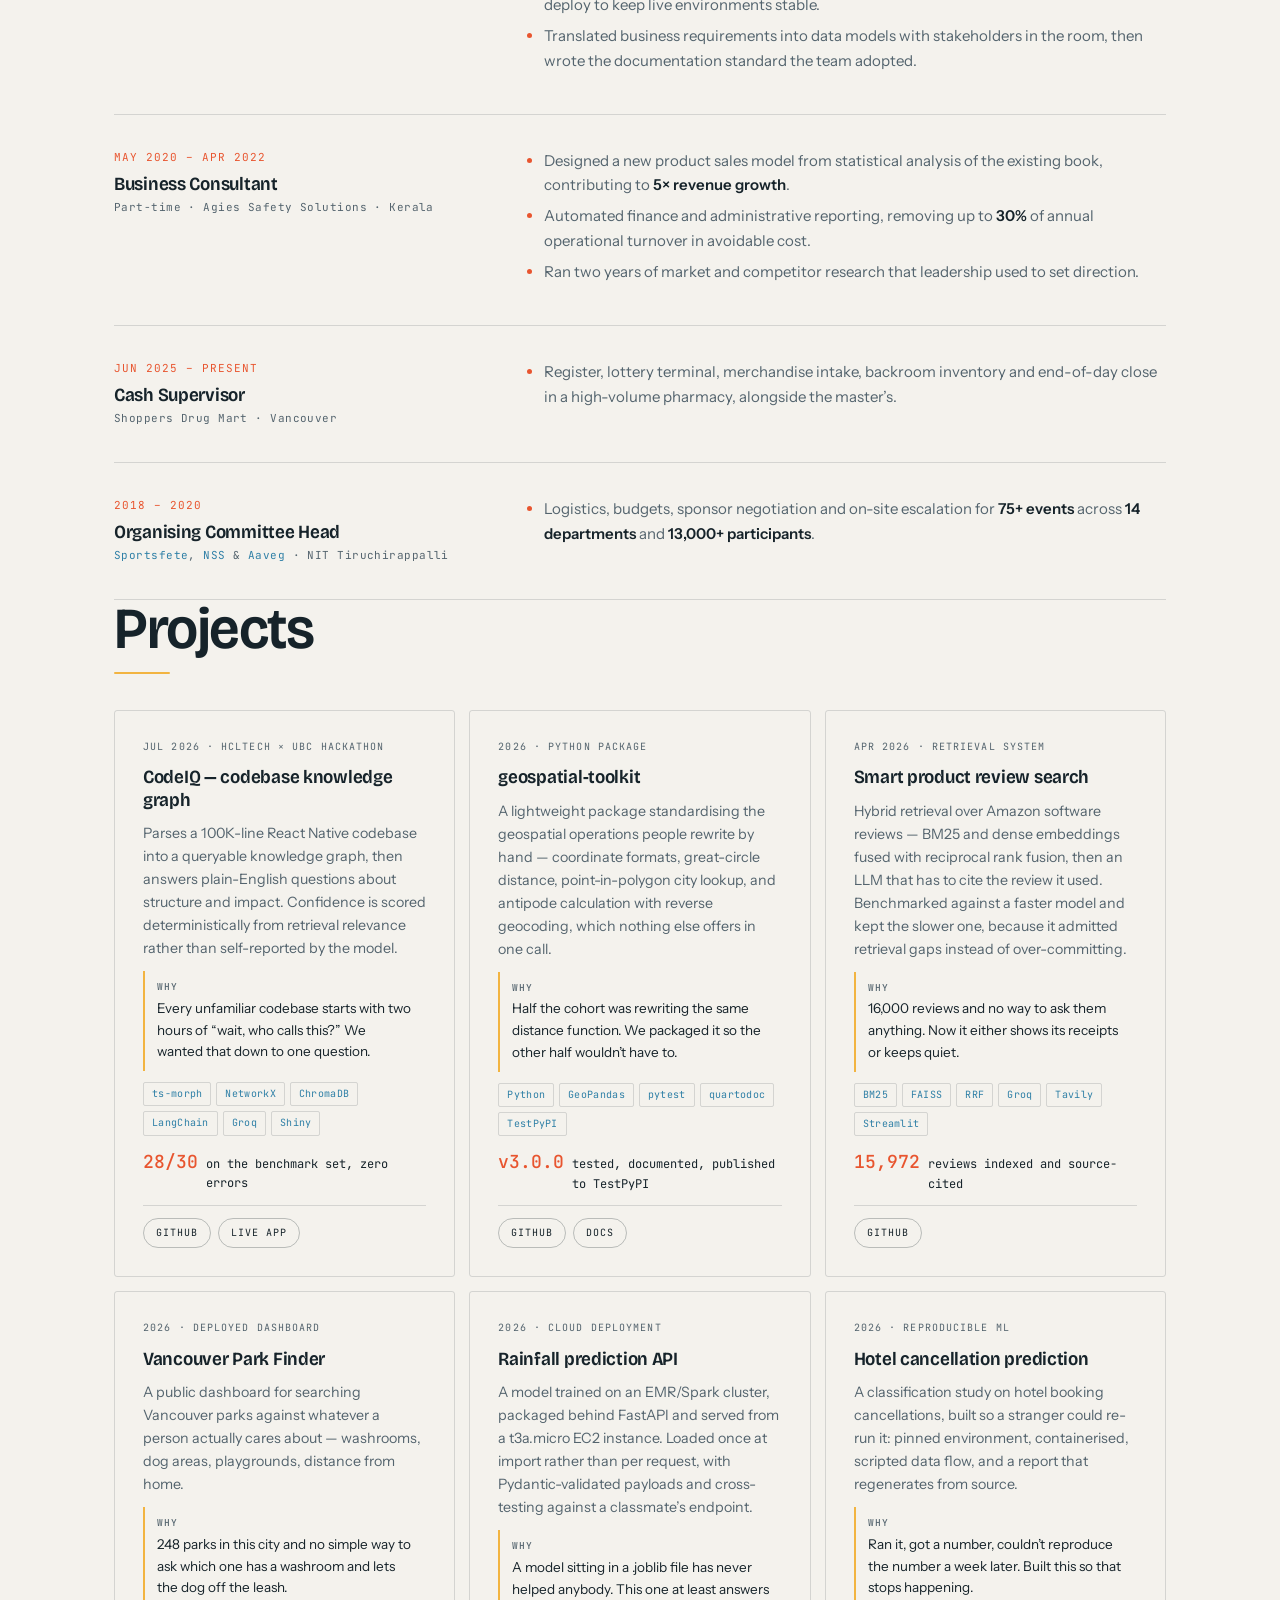
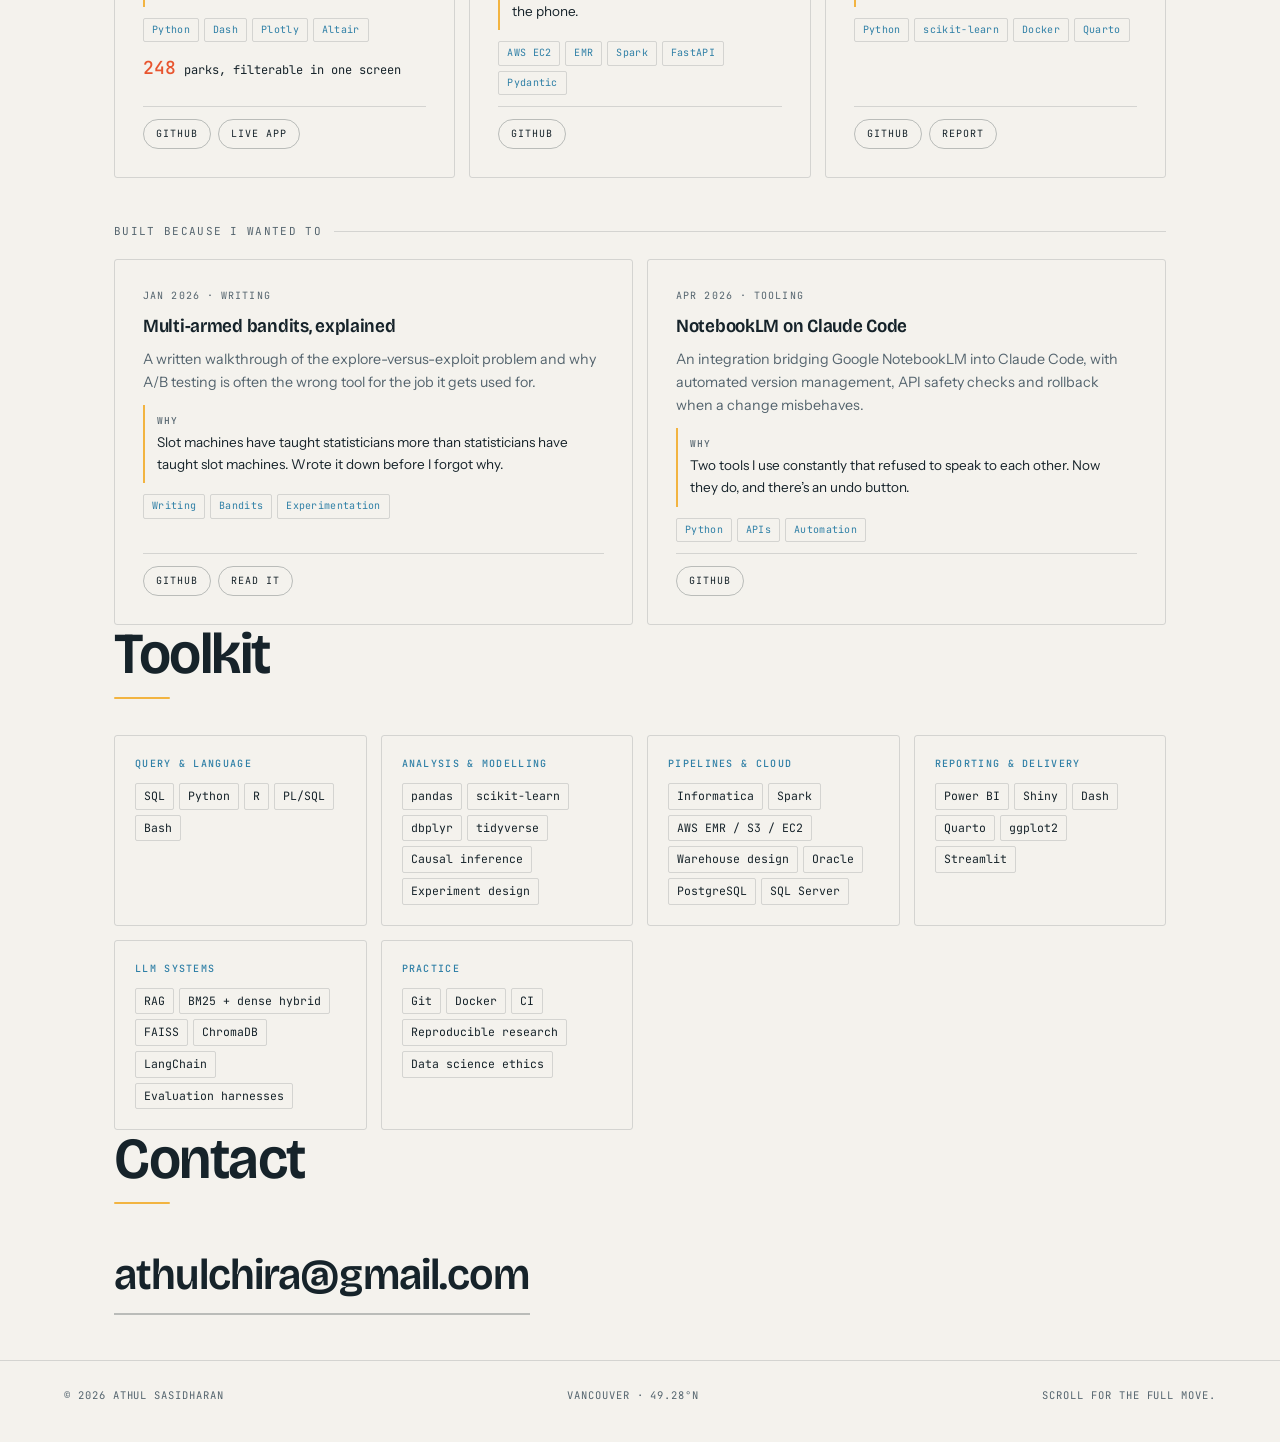
==== commit 62e51136: "Added the main render loop that ties the animation together and finished the page." ====
--- a/index.html
+++ b/index.html
@@ -526,3 +526,135 @@
   }
   function camY(p){ return CAM_A + Math.min(p/GOAL_P, 1) * (CAM_B - CAM_A); }
   function clamp(v,a,b){ return v<a?a:(v>b?b:v); }
+
+  var cv = document.getElementById('pitch'), ctx = cv.getContext('2d');
+  var W=0, H=0, FOC=980, CX=0, CYPX=0;
+
+  function resize(){
+    var dpr = Math.min(devicePixelRatio||1, 2);
+    W = innerWidth; H = innerHeight;
+    cv.width = W*dpr; cv.height = H*dpr;
+    cv.style.width = W+'px'; cv.style.height = H+'px';
+    ctx.setTransform(dpr,0,0,dpr,0,0);
+    FOC = Math.min(980, W*0.66);
+    CX = W/2; CYPX = H*0.42;
+  }
+  resize();
+  addEventListener('resize', resize);
+
+  function proj(x,y,z,cy){
+    var dy = y - (cy - BACK), dz = z - HGT;
+    var Y = dy*Math.sin(PHI) + dz*Math.cos(PHI);
+    var Z = dy*Math.cos(PHI) - dz*Math.sin(PHI);
+    if (Z < 1) return null;
+    return [CX + FOC*x/Z, CYPX - FOC*Y/Z, Z];
+  }
+
+  function line(cy, pts, w, alpha){
+    ctx.beginPath(); var started=false;
+    for (var i=0;i<pts.length;i++){
+      var q = proj(pts[i][0], pts[i][1], 0, cy);
+      if (!q){ started=false; continue; }
+      if (!started){ ctx.moveTo(q[0],q[1]); started=true; } else ctx.lineTo(q[0],q[1]);
+    }
+    ctx.strokeStyle = 'rgba(22,35,42,'+alpha+')'; ctx.lineWidth = w; ctx.stroke();
+  }
+  function arc(cy, cx0, cy0, r, a0, a1, alpha){
+    var pts=[]; for (var a=a0;a<=a1;a+=0.12) pts.push([cx0+Math.cos(a)*r, cy0+Math.sin(a)*r]);
+    line(cy, pts, 1, alpha);
+  }
+
+  function drawPitch(cy){
+    var A = 0.13;
+    line(cy, [[-HALF,0],[HALF,0],[HALF,PL],[-HALF,PL],[-HALF,0]], 1.2, A);
+    line(cy, [[-HALF,PL/2],[HALF,PL/2]], 1, A);
+    arc(cy, 0, PL/2, 9.15, 0, Math.PI*2, A);
+    [0,1].forEach(function(end){
+      var b = end ? PL : 0, s = end ? -1 : 1;
+      line(cy, [[-20.15,b],[-20.15,b+s*16.5],[20.15,b+s*16.5],[20.15,b]], 1, A);
+      line(cy, [[-9.16,b],[-9.16,b+s*5.5],[9.16,b+s*5.5],[9.16,b]], 1, A*0.8);
+      line(cy, [[-GOAL_HALF,b],[-GOAL_HALF,b+s*2],[GOAL_HALF,b+s*2],[GOAL_HALF,b]], 1.4, A*1.8);
+    });
+  }
+
+  function dot(cy, x, y, z, r, fill, ring){
+    var q = proj(x, y, z, cy); if (!q) return;
+    var s = Math.max(1.6, r * FOC / q[2]);
+    ctx.beginPath(); ctx.arc(q[0], q[1], s, 0, Math.PI*2);
+    ctx.fillStyle = fill; ctx.fill();
+    if (ring){ ctx.strokeStyle = ring; ctx.lineWidth = 1.2; ctx.stroke(); }
+  }
+
+  function render(p){
+    var cy = camY(p);
+    ctx.clearRect(0,0,W,H);
+    drawPitch(cy);
+
+    var b = ballAt(p);
+
+    /* pass map: every completed pass stays on the pitch */
+    for (var i=0;i<KF.length-1;i++){
+      if (p <= KF[i][0]) break;
+      var done = p >= KF[i+1][0];
+      var ex = done ? KF[i+1][1] : b[0], ey = done ? KF[i+1][2] : b[1];
+      line(cy, [[KF[i][1],KF[i][2]],[ex,ey]], done ? 1 : 1.8,
+           done ? 0.16 : 0.0);
+      if (!done){
+        var q0 = proj(KF[i][1],KF[i][2],0,cy), q1 = proj(ex,ey,0,cy);
+        if (q0 && q1){
+          ctx.beginPath(); ctx.moveTo(q0[0],q0[1]); ctx.lineTo(q1[0],q1[1]);
+          ctx.strokeStyle = 'rgba(232,85,47,.55)'; ctx.lineWidth = 1.8; ctx.stroke();
+        }
+      }
+    }
+
+    /* defenders: a block that shifts with the ball and stays goal-side */
+    var shape = [[-22,12],[-8,12],[8,12],[22,12],[-16,4],[0,4],[16,4],[-12,-5],[0,-5],[12,-5]];
+    var far = [];
+    for (var d=0; d<shape.length; d++){
+      far.push({x: clamp(shape[d][0] + b[0]*0.38, -HALF+1, HALF-1),
+                y: clamp(b[1] + shape[d][1], 2, PL-1), t:'d'});
+    }
+    far.push({x: clamp(b[0]*0.15,-6,6), y: 103.5, t:'d'});
+    for (var a=0; a<ATK.length; a++){
+      var pos = track(ATK[a], p);
+      far.push({x:pos[0], y:pos[1], t:'a'});
+    }
+    far.sort(function(m,n){ return n.y - m.y; });
+    for (var k=0;k<far.length;k++){
+      var o = far[k];
+      if (o.t === 'd') dot(cy, o.x, o.y, 0, 0.62, 'rgba(102,120,138,.80)', null);
+      else dot(cy, o.x, o.y, 0, 0.68, '#E8552F', 'rgba(255,255,255,.55)');
+    }
+
+    /* ball: shadow on the turf, then the ball at height */
+    dot(cy, b[0], b[1], 0, 0.30, 'rgba(22,35,42,.20)', null);
+    dot(cy, b[0], b[1], b[2], 0.42, '#16232A', 'rgba(255,255,255,.85)');
+  }
+
+  var prog = 0, smooth = 0, running = true;
+  function readScroll(){
+    var max = document.documentElement.scrollHeight - innerHeight;
+    prog = max > 0 ? clamp(scrollY/max, 0, 1) : 0;
+  }
+  addEventListener('scroll', readScroll, {passive:true});
+  addEventListener('resize', readScroll);
+  readScroll(); smooth = prog;
+
+  function frame(){
+    if (!running) return;
+    requestAnimationFrame(frame);
+    smooth += (prog - smooth) * 0.09;
+    render(smooth);
+  }
+  document.addEventListener('visibilitychange', function(){
+    if (document.hidden) running = false;
+    else if (!running){ running = true; requestAnimationFrame(frame); }
+  });
+
+  cv.classList.add('ready');
+  requestAnimationFrame(frame);
+})();
+</script>
+</body>
+</html>
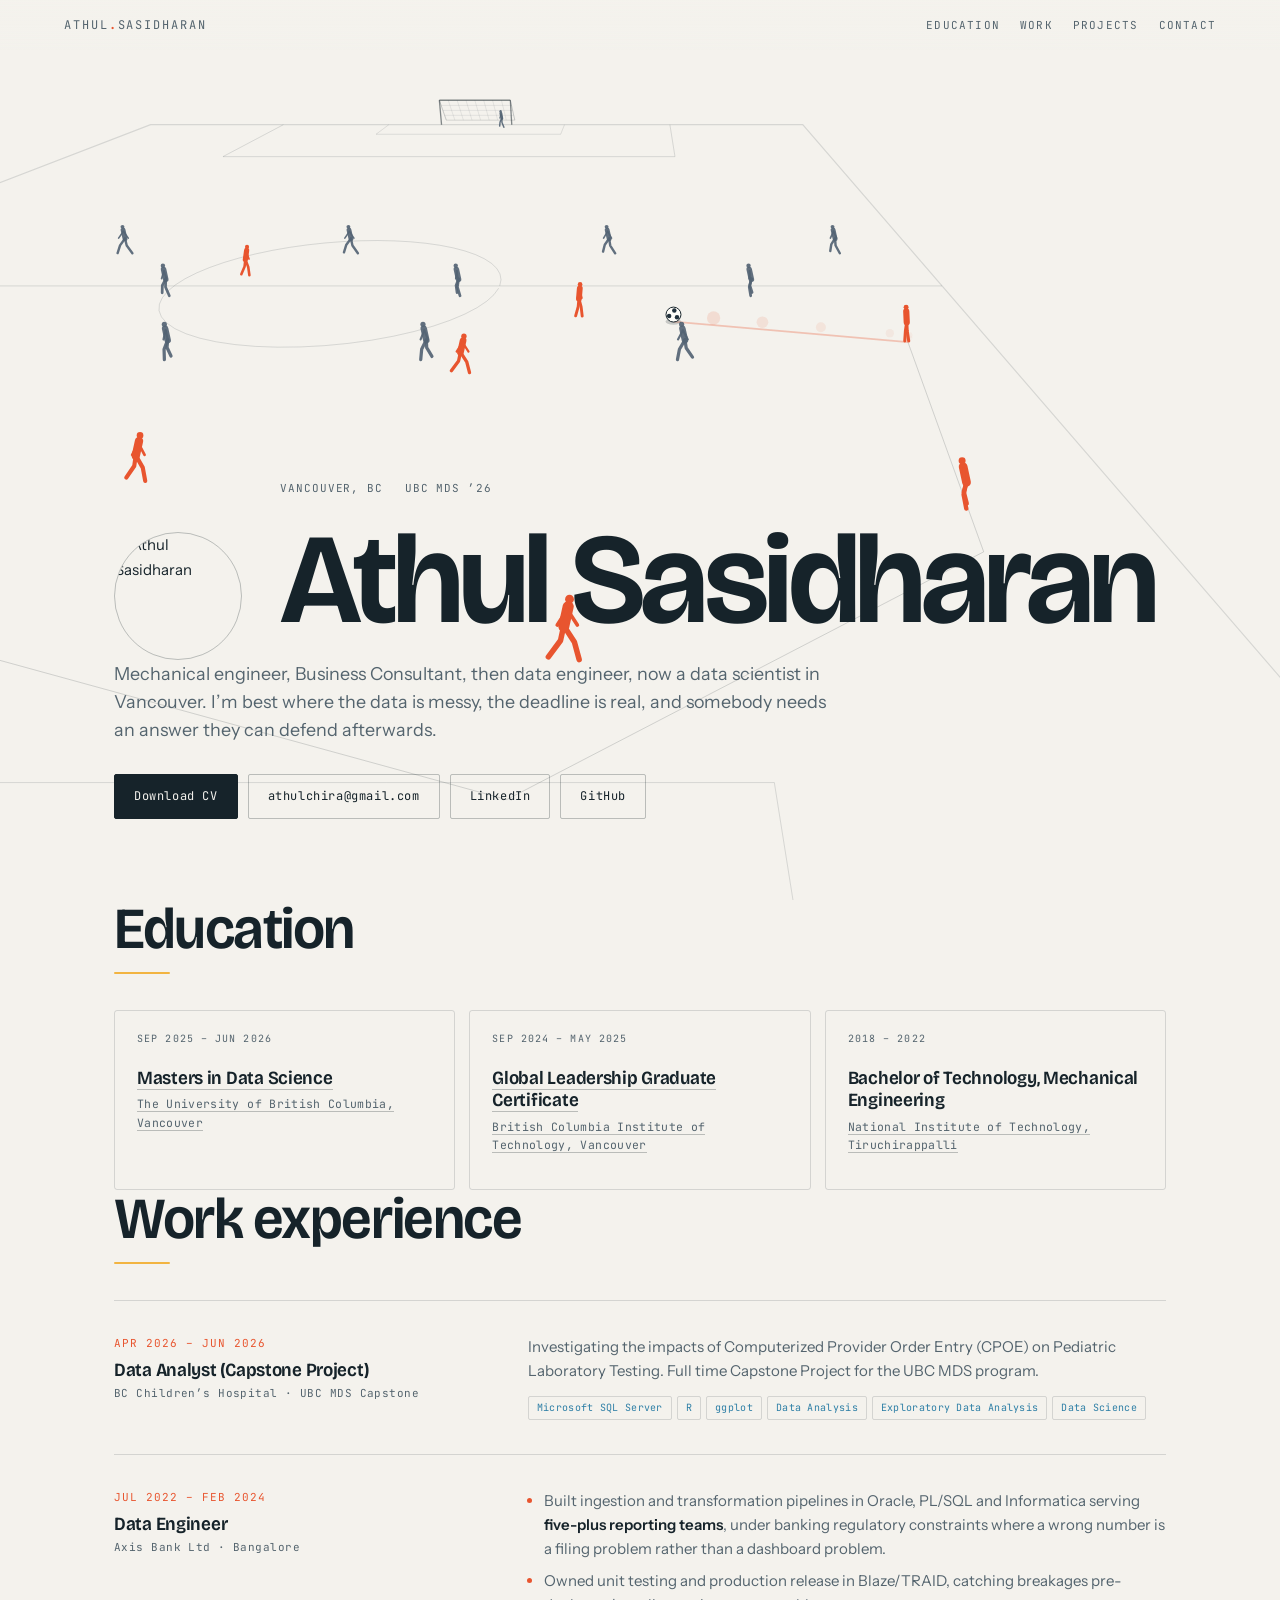
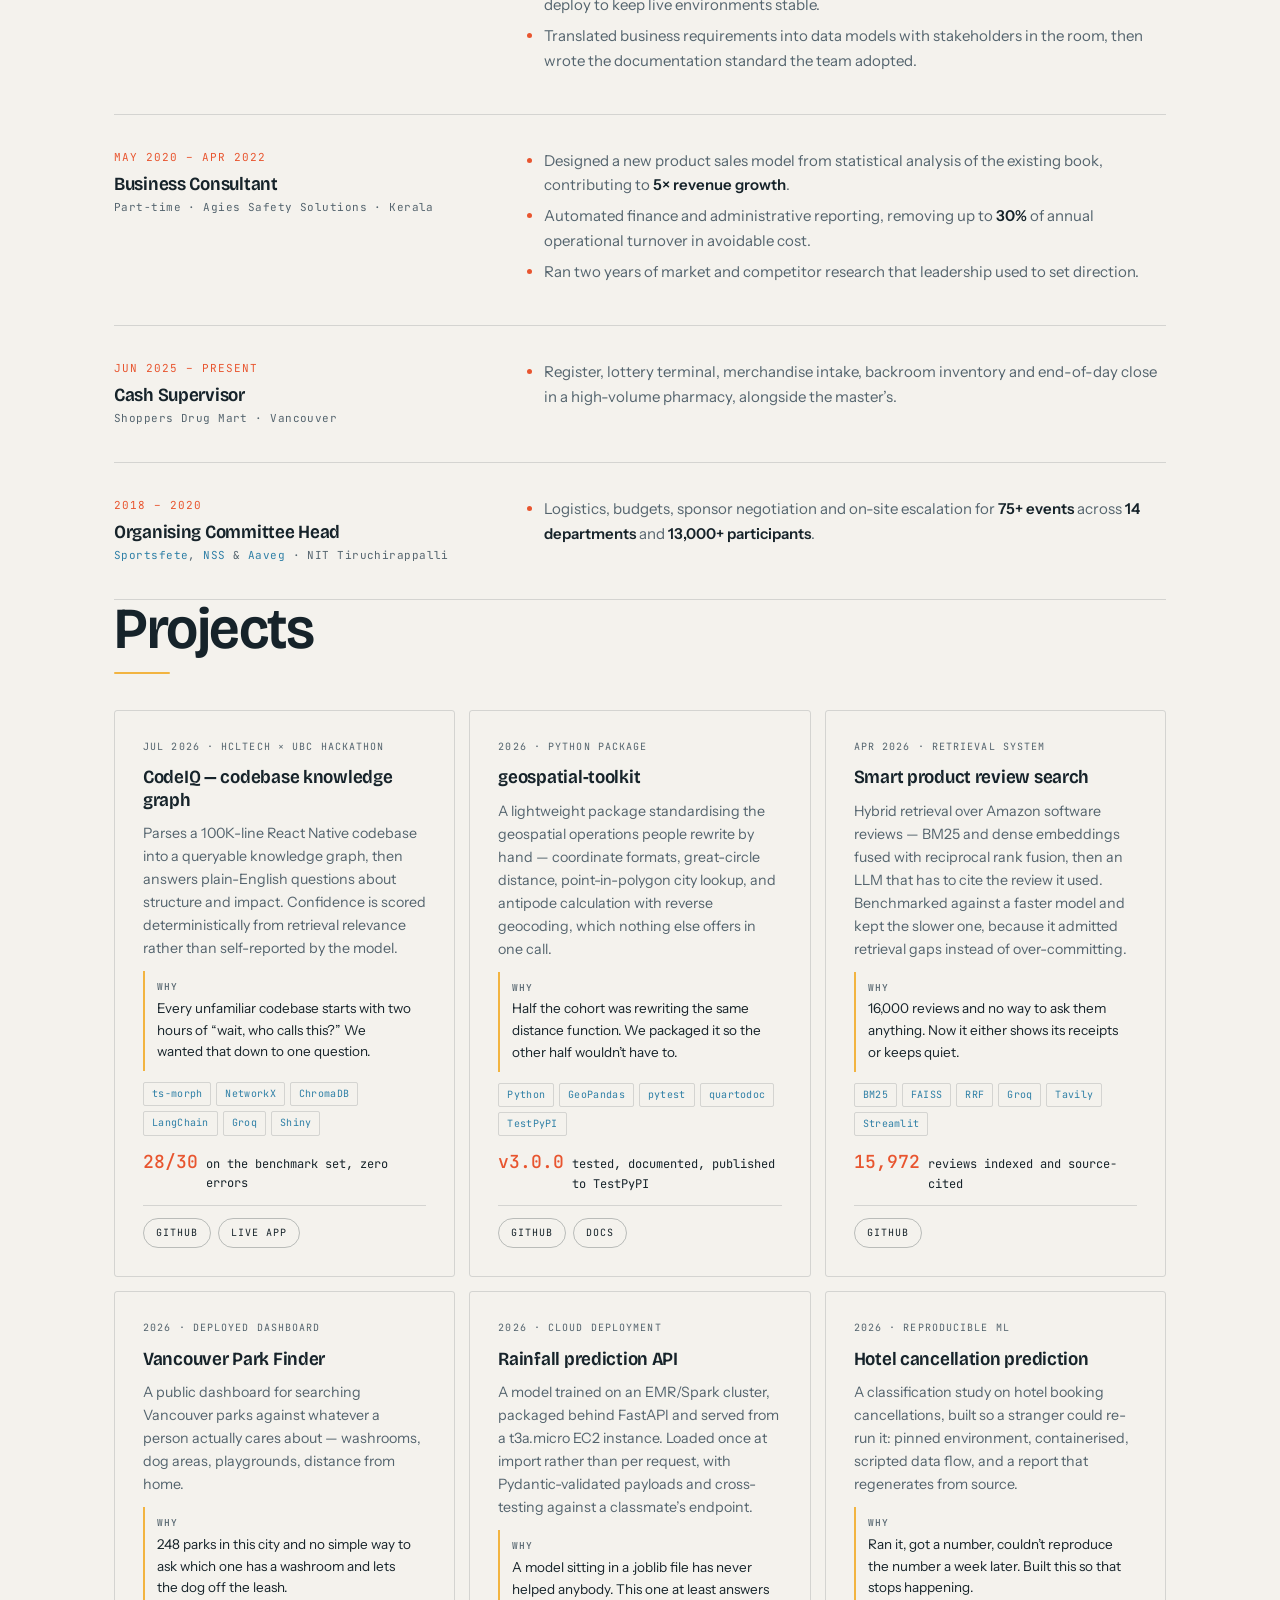
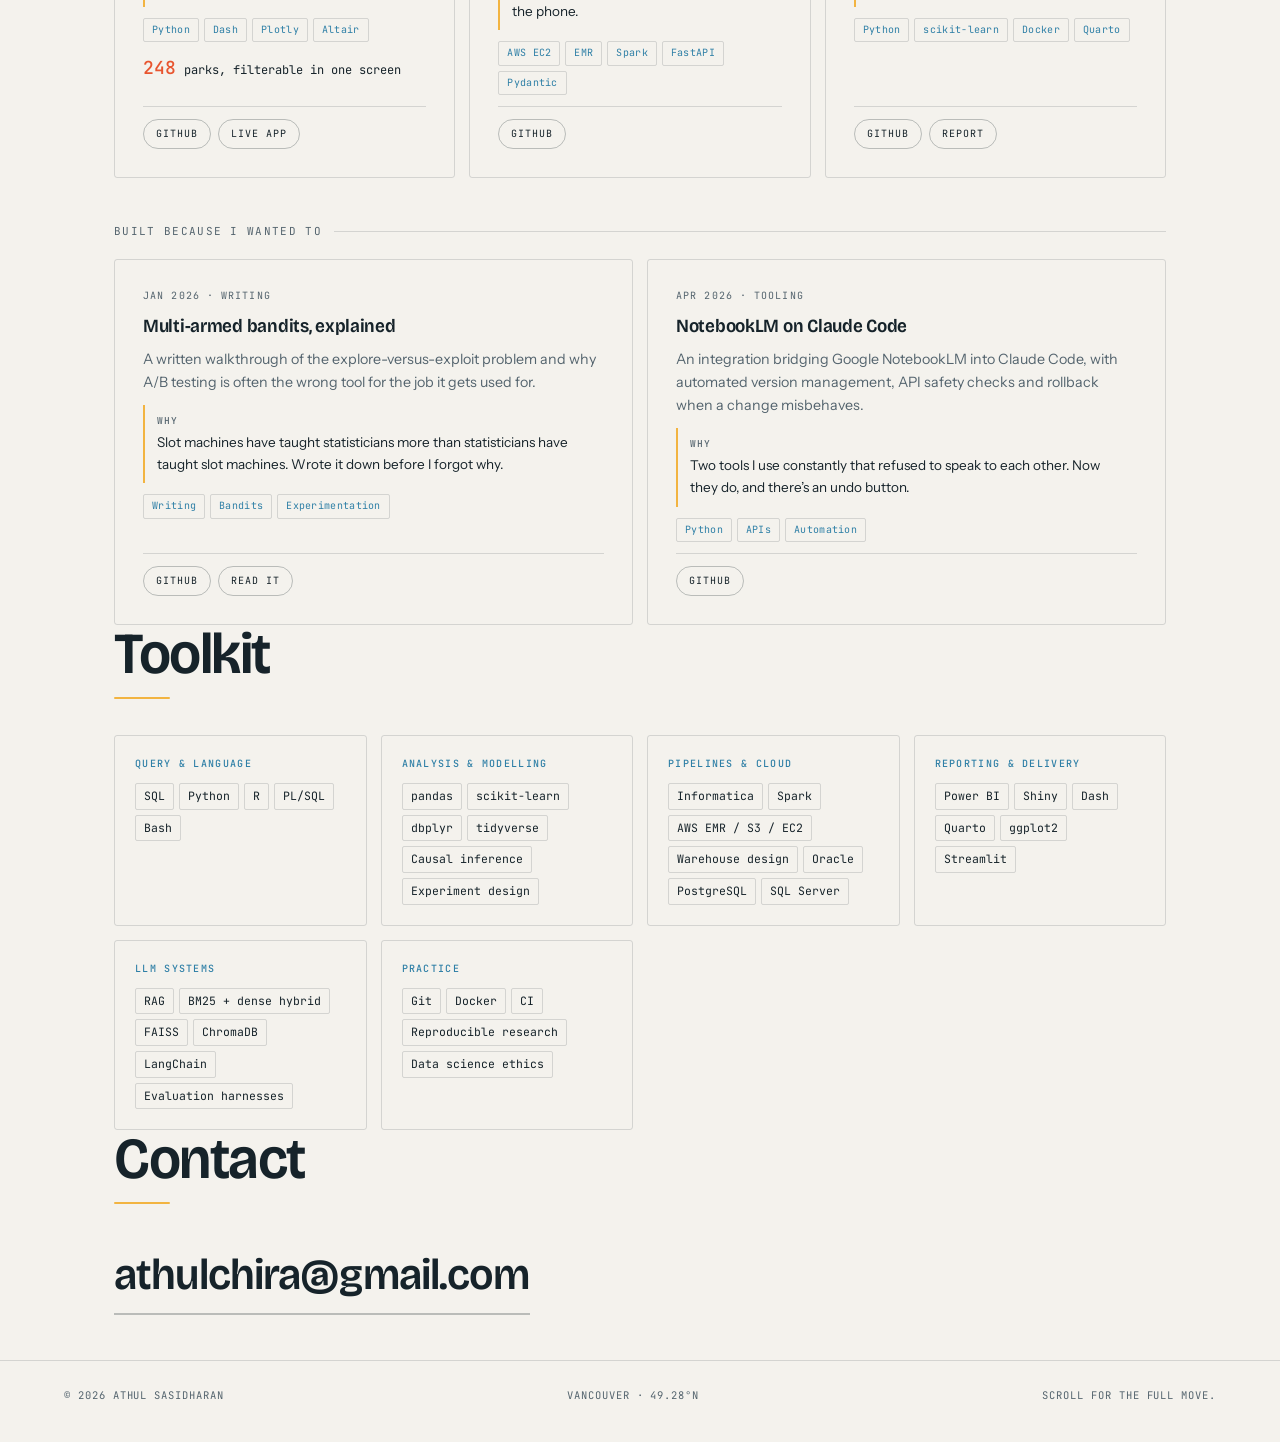
==== commit c952b013: "Replaced the homepage with the v2 scene: articulated running players, a spinning ball with a flight " ====
--- a/index.html
+++ b/index.html
@@ -447,8 +447,9 @@
 
 <script>
 /* ============================================================
-   THE MOVE — a single attacking play, scrubbed by scroll.
+   THE MOVE v2 — a single attacking play, scrubbed by scroll.
    Perspective-projected Canvas 2D. No WebGL, no library.
+   Articulated player silhouettes, a real ball, a real goal.
    Every position is a pure function of scroll, so the play
    runs backwards correctly when the reader scrolls up.
    ============================================================ */
@@ -468,10 +469,11 @@
   if (reduce) return;
 
   var PL = 105, HALF = 34, GOAL_HALF = 3.66;
-  var PHI = 34 * Math.PI/180, BACK = 42, HGT = 30;
-  var CAM_A = 10, CAM_B = 98, GOAL_P = 0.92;
-
-  /* p, x, y, receiver, lofted */
+  var PHI = 27 * Math.PI/180, BACK = 33, HGT = 17.5;
+  var CAM_A = 10, CAM_B = 98, GOAL_P = 0.92, PAN = 0.9, HORIZON = 0.48;
+  var BR = 0.38;                       /* ball radius, stylised for visibility */
+  var INK = '#16232A', ATTACK = '#E8552F', DEFEND = 'rgba(84,100,116,.92)';
+
   var KF = [
     [0.000,   0,   6,  0, 0], [0.040, -14,  14,  1, 0], [0.080,  -4,  22,  3, 0],
     [0.120,  14,  16,  2, 0], [0.170,  28,  26,  4, 0], [0.220,  30,  44,  6, 0],
@@ -482,7 +484,6 @@
     [1.000,   1, 107.5, -1, 0]
   ];
 
-  /* attacker waypoints [p, x, y] — endpoints match the pass they receive */
   var ATK = [
     [[0,0,6],[0.4,0,14],[1,0,24]],
     [[0,-14,10],[0.04,-14,14],[0.5,-18,36],[1,-20,56]],
@@ -497,6 +498,8 @@
     [[0,-4,48],[0.51,-8,62],[0.75,2,86],[0.87,10,100],[0.92,9,100.8],[1,8,101.5]]
   ];
 
+  function clamp(v,a,b){ return v<a?a:(v>b?b:v); }
+
   function track(w, p){
     if (p <= w[0][0]) return [w[0][1], w[0][2]];
     if (p >= w[w.length-1][0]) return [w[w.length-1][1], w[w.length-1][2]];
@@ -525,10 +528,39 @@
     return [last[1], last[2], 0];
   }
   function camY(p){ return CAM_A + Math.min(p/GOAL_P, 1) * (CAM_B - CAM_A); }
-  function clamp(v,a,b){ return v<a?a:(v>b?b:v); }
+  function camX(p){
+    var s = 0;
+    for (var k=-3;k<=3;k++) s += ballAt(clamp(p + k*0.02, 0, 1))[0];
+    return (s/7) * PAN;
+  }
+
+  /* arc-length tables: run-cycle phase must be a pure function of scroll */
+  var ARC_N = 240;
+  function buildArc(fn){
+    var d = [0], prev = fn(0);
+    for (var i=1;i<=ARC_N;i++){
+      var c = fn(i/ARC_N);
+      d.push(d[i-1] + Math.hypot(c[0]-prev[0], c[1]-prev[1]));
+      prev = c;
+    }
+    return function(p){
+      var f = clamp(p,0,1)*ARC_N, i = Math.floor(f);
+      if (i >= ARC_N) return d[ARC_N];
+      return d[i] + (d[i+1]-d[i])*(f-i);
+    };
+  }
+  var atkDist = ATK.map(function(w){ return buildArc(function(p){ return track(w,p); }); });
+  var ballDist = buildArc(function(p){ var b = ballAt(p); return [b[0], b[1]]; });
+
+  /* kick events: at each keyframe, the receiver plays the ball */
+  var EVENTS = {};
+  KF.forEach(function(k){
+    if (k[3] >= 0) (EVENTS[k[3]] = EVENTS[k[3]] || []).push(k[0]);
+  });
+  var FINISHER = 10, FIN_A = 0.895, FIN_B = 0.945;
 
   var cv = document.getElementById('pitch'), ctx = cv.getContext('2d');
-  var W=0, H=0, FOC=980, CX=0, CYPX=0;
+  var W=0, H=0, FOC=1180, CX=0, CYPX=0, CAMY=0, CAMX=0;
 
   function resize(){
     var dpr = Math.min(devicePixelRatio||1, 2);
@@ -536,100 +568,248 @@
     cv.width = W*dpr; cv.height = H*dpr;
     cv.style.width = W+'px'; cv.style.height = H+'px';
     ctx.setTransform(dpr,0,0,dpr,0,0);
-    FOC = Math.min(980, W*0.66);
-    CX = W/2; CYPX = H*0.42;
+    FOC = Math.min(1180, W*0.76);
+    CX = W/2; CYPX = H*HORIZON;
   }
   resize();
   addEventListener('resize', resize);
 
-  function proj(x,y,z,cy){
-    var dy = y - (cy - BACK), dz = z - HGT;
+  function proj(x,y,z){
+    var dy = y - (CAMY - BACK), dz = z - HGT;
     var Y = dy*Math.sin(PHI) + dz*Math.cos(PHI);
     var Z = dy*Math.cos(PHI) - dz*Math.sin(PHI);
     if (Z < 1) return null;
-    return [CX + FOC*x/Z, CYPX - FOC*Y/Z, Z];
-  }
-
-  function line(cy, pts, w, alpha){
+    return [CX + FOC*(x-CAMX)/Z, CYPX - FOC*Y/Z, Z];
+  }
+
+  function line(pts, w, alpha){
     ctx.beginPath(); var started=false;
     for (var i=0;i<pts.length;i++){
-      var q = proj(pts[i][0], pts[i][1], 0, cy);
+      var q = proj(pts[i][0], pts[i][1], 0);
       if (!q){ started=false; continue; }
       if (!started){ ctx.moveTo(q[0],q[1]); started=true; } else ctx.lineTo(q[0],q[1]);
     }
     ctx.strokeStyle = 'rgba(22,35,42,'+alpha+')'; ctx.lineWidth = w; ctx.stroke();
   }
-  function arc(cy, cx0, cy0, r, a0, a1, alpha){
+  function arc(cx0, cy0, r, a0, a1, alpha){
     var pts=[]; for (var a=a0;a<=a1;a+=0.12) pts.push([cx0+Math.cos(a)*r, cy0+Math.sin(a)*r]);
-    line(cy, pts, 1, alpha);
-  }
-
-  function drawPitch(cy){
+    line(pts, 1, alpha);
+  }
+  function seg3(x0,y0,z0, x1,y1,z1, w, alpha){
+    var a = proj(x0,y0,z0), b = proj(x1,y1,z1);
+    if (!a || !b) return;
+    ctx.beginPath(); ctx.moveTo(a[0],a[1]); ctx.lineTo(b[0],b[1]);
+    ctx.strokeStyle = 'rgba(22,35,42,'+alpha+')'; ctx.lineWidth = w; ctx.stroke();
+  }
+
+  function drawPitch(){
     var A = 0.13;
-    line(cy, [[-HALF,0],[HALF,0],[HALF,PL],[-HALF,PL],[-HALF,0]], 1.2, A);
-    line(cy, [[-HALF,PL/2],[HALF,PL/2]], 1, A);
-    arc(cy, 0, PL/2, 9.15, 0, Math.PI*2, A);
+    line([[-HALF,0],[HALF,0],[HALF,PL],[-HALF,PL],[-HALF,0]], 1.2, A);
+    line([[-HALF,PL/2],[HALF,PL/2]], 1, A);
+    arc(0, PL/2, 9.15, 0, Math.PI*2, A);
     [0,1].forEach(function(end){
       var b = end ? PL : 0, s = end ? -1 : 1;
-      line(cy, [[-20.15,b],[-20.15,b+s*16.5],[20.15,b+s*16.5],[20.15,b]], 1, A);
-      line(cy, [[-9.16,b],[-9.16,b+s*5.5],[9.16,b+s*5.5],[9.16,b]], 1, A*0.8);
-      line(cy, [[-GOAL_HALF,b],[-GOAL_HALF,b+s*2],[GOAL_HALF,b+s*2],[GOAL_HALF,b]], 1.4, A*1.8);
+      line([[-20.15,b],[-20.15,b+s*16.5],[20.15,b+s*16.5],[20.15,b]], 1, A);
+      line([[-9.16,b],[-9.16,b+s*5.5],[9.16,b+s*5.5],[9.16,b]], 1, A*0.8);
     });
   }
 
-  function dot(cy, x, y, z, r, fill, ring){
-    var q = proj(x, y, z, cy); if (!q) return;
-    var s = Math.max(1.6, r * FOC / q[2]);
-    ctx.beginPath(); ctx.arc(q[0], q[1], s, 0, Math.PI*2);
-    ctx.fillStyle = fill; ctx.fill();
-    if (ring){ ctx.strokeStyle = ring; ctx.lineWidth = 1.2; ctx.stroke(); }
+  /* the goal: posts, crossbar, sloped net */
+  function drawGoal(yl, dir){
+    var g = GOAL_HALF, hgt = 2.44, back = yl + dir*2.8;
+    var q = proj(0, yl, 1.2);
+    var pw = q ? Math.max(1.3, 0.09*FOC/q[2]) : 1.5;
+    /* net mesh first, behind the frame */
+    var i, t;
+    for (i=0;i<=8;i++){
+      var nx = -g + i*(2*g/8);
+      seg3(nx, yl, hgt, nx, back, 0, 0.75, 0.10);
+    }
+    for (i=1;i<=3;i++){
+      t = i/4;
+      seg3(-g, yl + dir*2.8*t, hgt*(1-t), g, yl + dir*2.8*t, hgt*(1-t), 0.75, 0.10);
+    }
+    seg3(-g, back, 0, g, back, 0, 0.9, 0.16);
+    seg3(-g, yl, hgt, -g, back, 0, 0.9, 0.16);
+    seg3( g, yl, hgt,  g, back, 0, 0.9, 0.16);
+    /* frame */
+    seg3(-g, yl, 0, -g, yl, hgt, pw, 0.52);
+    seg3( g, yl, 0,  g, yl, hgt, pw, 0.52);
+    seg3(-g, yl, hgt, g, yl, hgt, pw, 0.52);
+  }
+
+  /* articulated silhouette. pose: 0 run, 1 strike, 2 overhead kick */
+  function figure(x, y, vx, vy, dist, col, pose, poseT, ballScreenX){
+    var q = proj(x, y, 0); if (!q) return;
+    var k = FOC/q[2], h = 1.8*k;
+    if (h < 7){
+      ctx.beginPath(); ctx.arc(q[0], q[1], Math.max(1.6, 0.5*k), 0, 6.2832);
+      ctx.fillStyle = col; ctx.fill(); return;
+    }
+    var fdir = 1, q2 = proj(x+vx*0.4, y+vy*0.4, 0);
+    if (q2 && Math.abs(q2[0]-q[0]) > 0.3) fdir = (q2[0] > q[0]) ? 1 : -1;
+    else if (ballScreenX != null) fdir = (ballScreenX >= q[0]) ? 1 : -1;
+
+    var spd = Math.hypot(vx, vy);            /* metres per unit p */
+    var amp = clamp(spd/70, 0.06, 1);
+    var ph = dist * 2.2;                     /* run cycle every ~2.9 m */
+
+    ctx.save();
+    ctx.translate(q[0], q[1]);
+    ctx.scale(fdir*k, k);
+    ctx.lineCap = 'round'; ctx.lineJoin = 'round';
+    ctx.strokeStyle = col; ctx.fillStyle = col;
+
+    function limb(pts, w){
+      ctx.lineWidth = w;
+      ctx.beginPath(); ctx.moveTo(pts[0][0], -pts[0][1]);
+      for (var i=1;i<pts.length;i++) ctx.lineTo(pts[i][0], -pts[i][1]);
+      ctx.stroke();
+    }
+    function head(hx, hy, r){
+      ctx.beginPath(); ctx.arc(hx, -hy, r, 0, 6.2832); ctx.fill();
+    }
+
+    if (pose === 2){
+      /* overhead kick: airborne, body laid back, leg swung high at the goal */
+      var hh = Math.sin(clamp(poseT,0,1)*Math.PI) * 0.8;
+      limb([[-0.26, 0.95+hh],[0.08, 1.02+hh]], 0.30);                 /* torso */
+      head(-0.40, 0.80+hh, 0.12);
+      limb([[0.08, 1.02+hh],[0.35, 1.32+hh],[0.62, 1.66+hh]], 0.15);  /* kicking leg */
+      limb([[0.08, 1.02+hh],[0.20, 0.82+hh],[0.06, 0.58+hh]], 0.15);  /* trailing leg */
+      limb([[-0.24, 0.94+hh],[-0.52, 0.52+hh]], 0.10);                /* arms to ground */
+      limb([[-0.24, 0.94+hh],[-0.10, 0.50+hh]], 0.10);
+    } else if (pose === 1){
+      /* striking the ball: plant leg, extended kicking leg, arms spread */
+      limb([[-0.12, 0.92],[-0.14, 0.46],[-0.12, 0.02]], 0.15);        /* plant leg */
+      limb([[0.0, 0.92],[0.26, 0.62],[0.52, 0.30]], 0.15);            /* kicking leg */
+      limb([[0.0, 0.90],[-0.08, 1.44]], 0.30);                        /* torso, leaning back */
+      head(-0.11, 1.64, 0.12);
+      limb([[-0.07, 1.36],[-0.38, 1.10]], 0.10);
+      limb([[-0.07, 1.36],[0.30, 1.18]], 0.10);
+    } else {
+      var lean = 0.12*amp;
+      for (var s=0;s<2;s++){
+        var pp = ph + s*Math.PI;
+        var fx = Math.sin(pp)*0.46*amp;
+        var lift = Math.max(0, Math.cos(pp))*0.18*amp;
+        limb([[0, 0.92],[fx*0.45 + 0.10*amp, 0.48 + lift*0.5],[fx, lift]], 0.15);
+      }
+      limb([[0, 0.90],[lean, 1.44]], 0.30);                           /* torso */
+      head(lean*1.3, 1.64, 0.12);
+      for (var a2=0;a2<2;a2++){
+        var ap = ph + Math.PI + a2*Math.PI;
+        limb([[lean*0.8, 1.36],[lean*0.8 + Math.sin(ap)*0.30*amp, 0.94]], 0.10);
+      }
+    }
+    ctx.restore();
+  }
+
+  function drawBall(b, p){
+    var q = proj(b[0], b[1], b[2] + BR); if (!q) return;
+    var r = Math.max(2.4, BR*FOC/q[2]);
+    /* shadow stays on the turf while the ball flies */
+    var qs = proj(b[0], b[1], 0);
+    if (qs){
+      var sh = 1/(1 + b[2]*0.22);
+      ctx.beginPath();
+      ctx.ellipse(qs[0], qs[1], r*1.05*sh, r*0.42*sh, 0, 0, 6.2832);
+      ctx.fillStyle = 'rgba(22,35,42,'+(0.20*sh)+')'; ctx.fill();
+    }
+    /* flight trail, scaled by ball speed */
+    var spd = ballDist(p) - ballDist(clamp(p-0.01,0,1));
+    if (spd > 0.35){
+      for (var j=6;j>=1;j--){
+        var bp = ballAt(clamp(p - j*0.005, 0, 1));
+        var qt = proj(bp[0], bp[1], bp[2] + BR); if (!qt) continue;
+        ctx.beginPath();
+        ctx.arc(qt[0], qt[1], r*(1 - j*0.11), 0, 6.2832);
+        ctx.fillStyle = 'rgba(232,85,47,'+(0.16*(1 - j/7))+')'; ctx.fill();
+      }
+    }
+    /* the ball: white, ink seams, rotation from distance travelled */
+    ctx.beginPath(); ctx.arc(q[0], q[1], r, 0, 6.2832);
+    ctx.fillStyle = '#FFFDF8'; ctx.fill();
+    ctx.save();
+    ctx.beginPath(); ctx.arc(q[0], q[1], r*0.96, 0, 6.2832); ctx.clip();
+    var rot = ballDist(p) * 1.6;
+    for (var i2=0;i2<3;i2++){
+      var a3 = rot + i2*2.094;
+      ctx.beginPath();
+      ctx.arc(q[0] + Math.cos(a3)*r*0.62, q[1] + Math.sin(a3)*r*0.55, r*0.30, 0, 6.2832);
+      ctx.fillStyle = '#22313B'; ctx.fill();
+    }
+    ctx.restore();
+    ctx.beginPath(); ctx.arc(q[0], q[1], r, 0, 6.2832);
+    ctx.strokeStyle = INK; ctx.lineWidth = Math.max(1, r*0.12); ctx.stroke();
   }
 
   function render(p){
-    var cy = camY(p);
+    CAMY = camY(p); CAMX = camX(p);
     ctx.clearRect(0,0,W,H);
-    drawPitch(cy);
+    drawPitch();
+    drawGoal(PL, 1);
+    drawGoal(0, -1);
 
     var b = ballAt(p);
+    var bq = proj(b[0], b[1], 0);
+    var ballSX = bq ? bq[0] : null;
 
     /* pass map: every completed pass stays on the pitch */
     for (var i=0;i<KF.length-1;i++){
       if (p <= KF[i][0]) break;
       var done = p >= KF[i+1][0];
-      var ex = done ? KF[i+1][1] : b[0], ey = done ? KF[i+1][2] : b[1];
-      line(cy, [[KF[i][1],KF[i][2]],[ex,ey]], done ? 1 : 1.8,
-           done ? 0.16 : 0.0);
-      if (!done){
-        var q0 = proj(KF[i][1],KF[i][2],0,cy), q1 = proj(ex,ey,0,cy);
+      if (done){
+        line([[KF[i][1],KF[i][2]],[KF[i+1][1],KF[i+1][2]]], 1, 0.16);
+      } else {
+        var q0 = proj(KF[i][1],KF[i][2],0), q1 = proj(b[0],b[1],0);
         if (q0 && q1){
           ctx.beginPath(); ctx.moveTo(q0[0],q0[1]); ctx.lineTo(q1[0],q1[1]);
-          ctx.strokeStyle = 'rgba(232,85,47,.55)'; ctx.lineWidth = 1.8; ctx.stroke();
+          ctx.strokeStyle = 'rgba(232,85,47,.30)'; ctx.lineWidth = 1.6; ctx.stroke();
         }
       }
     }
 
-    /* defenders: a block that shifts with the ball and stays goal-side */
+    /* people, depth-sorted far to near */
+    var ppl = [];
     var shape = [[-22,12],[-8,12],[8,12],[22,12],[-16,4],[0,4],[16,4],[-12,-5],[0,-5],[12,-5]];
-    var far = [];
+    var be = 0.008;
+    var b0 = ballAt(clamp(p-be,0,1)), b1 = ballAt(clamp(p+be,0,1));
+    var bvx = (b1[0]-b0[0])/(2*be), bvy = (b1[1]-b0[1])/(2*be);
     for (var d=0; d<shape.length; d++){
-      far.push({x: clamp(shape[d][0] + b[0]*0.38, -HALF+1, HALF-1),
-                y: clamp(b[1] + shape[d][1], 2, PL-1), t:'d'});
-    }
-    far.push({x: clamp(b[0]*0.15,-6,6), y: 103.5, t:'d'});
+      ppl.push({
+        x: clamp(shape[d][0] + b[0]*0.38, -HALF+1, HALF-1),
+        y: clamp(b[1] + shape[d][1], 2, PL-1),
+        vx: bvx*0.38, vy: bvy,
+        dist: ballDist(p)*0.55 + d*1.31,
+        col: DEFEND, pose: 0, poseT: 0
+      });
+    }
+    ppl.push({ x: clamp(b[0]*0.15,-6,6), y: 103.5, vx: bvx*0.15, vy: 0,
+               dist: ballDist(p)*0.35, col: DEFEND, pose: 0, poseT: 0 });
     for (var a=0; a<ATK.length; a++){
+      var e = 0.008;
+      var c0 = track(ATK[a], clamp(p-e,0,1)), c1 = track(ATK[a], clamp(p+e,0,1));
       var pos = track(ATK[a], p);
-      far.push({x:pos[0], y:pos[1], t:'a'});
-    }
-    far.sort(function(m,n){ return n.y - m.y; });
-    for (var k=0;k<far.length;k++){
-      var o = far[k];
-      if (o.t === 'd') dot(cy, o.x, o.y, 0, 0.62, 'rgba(102,120,138,.80)', null);
-      else dot(cy, o.x, o.y, 0, 0.68, '#E8552F', 'rgba(255,255,255,.55)');
-    }
-
-    /* ball: shadow on the turf, then the ball at height */
-    dot(cy, b[0], b[1], 0, 0.30, 'rgba(22,35,42,.20)', null);
-    dot(cy, b[0], b[1], b[2], 0.42, '#16232A', 'rgba(255,255,255,.85)');
+      var pose = 0, poseT = 0;
+      if (a === FINISHER && p >= FIN_A && p <= FIN_B){
+        pose = 2; poseT = (p - FIN_A) / (FIN_B - FIN_A);
+      } else if (EVENTS[a]){
+        for (var ev=0; ev<EVENTS[a].length; ev++){
+          if (Math.abs(p - EVENTS[a][ev]) < 0.014){ pose = 1; break; }
+        }
+      }
+      ppl.push({ x: pos[0], y: pos[1],
+                 vx: (c1[0]-c0[0])/(2*e), vy: (c1[1]-c0[1])/(2*e),
+                 dist: atkDist[a](p), col: ATTACK, pose: pose, poseT: poseT });
+    }
+    ppl.sort(function(m,n){ return n.y - m.y; });
+    for (var k2=0;k2<ppl.length;k2++){
+      var o = ppl[k2];
+      figure(o.x, o.y, o.vx, o.vy, o.dist, o.col, o.pose, o.poseT, ballSX);
+    }
+
+    drawBall(b, p);
   }
 
   var prog = 0, smooth = 0, running = true;
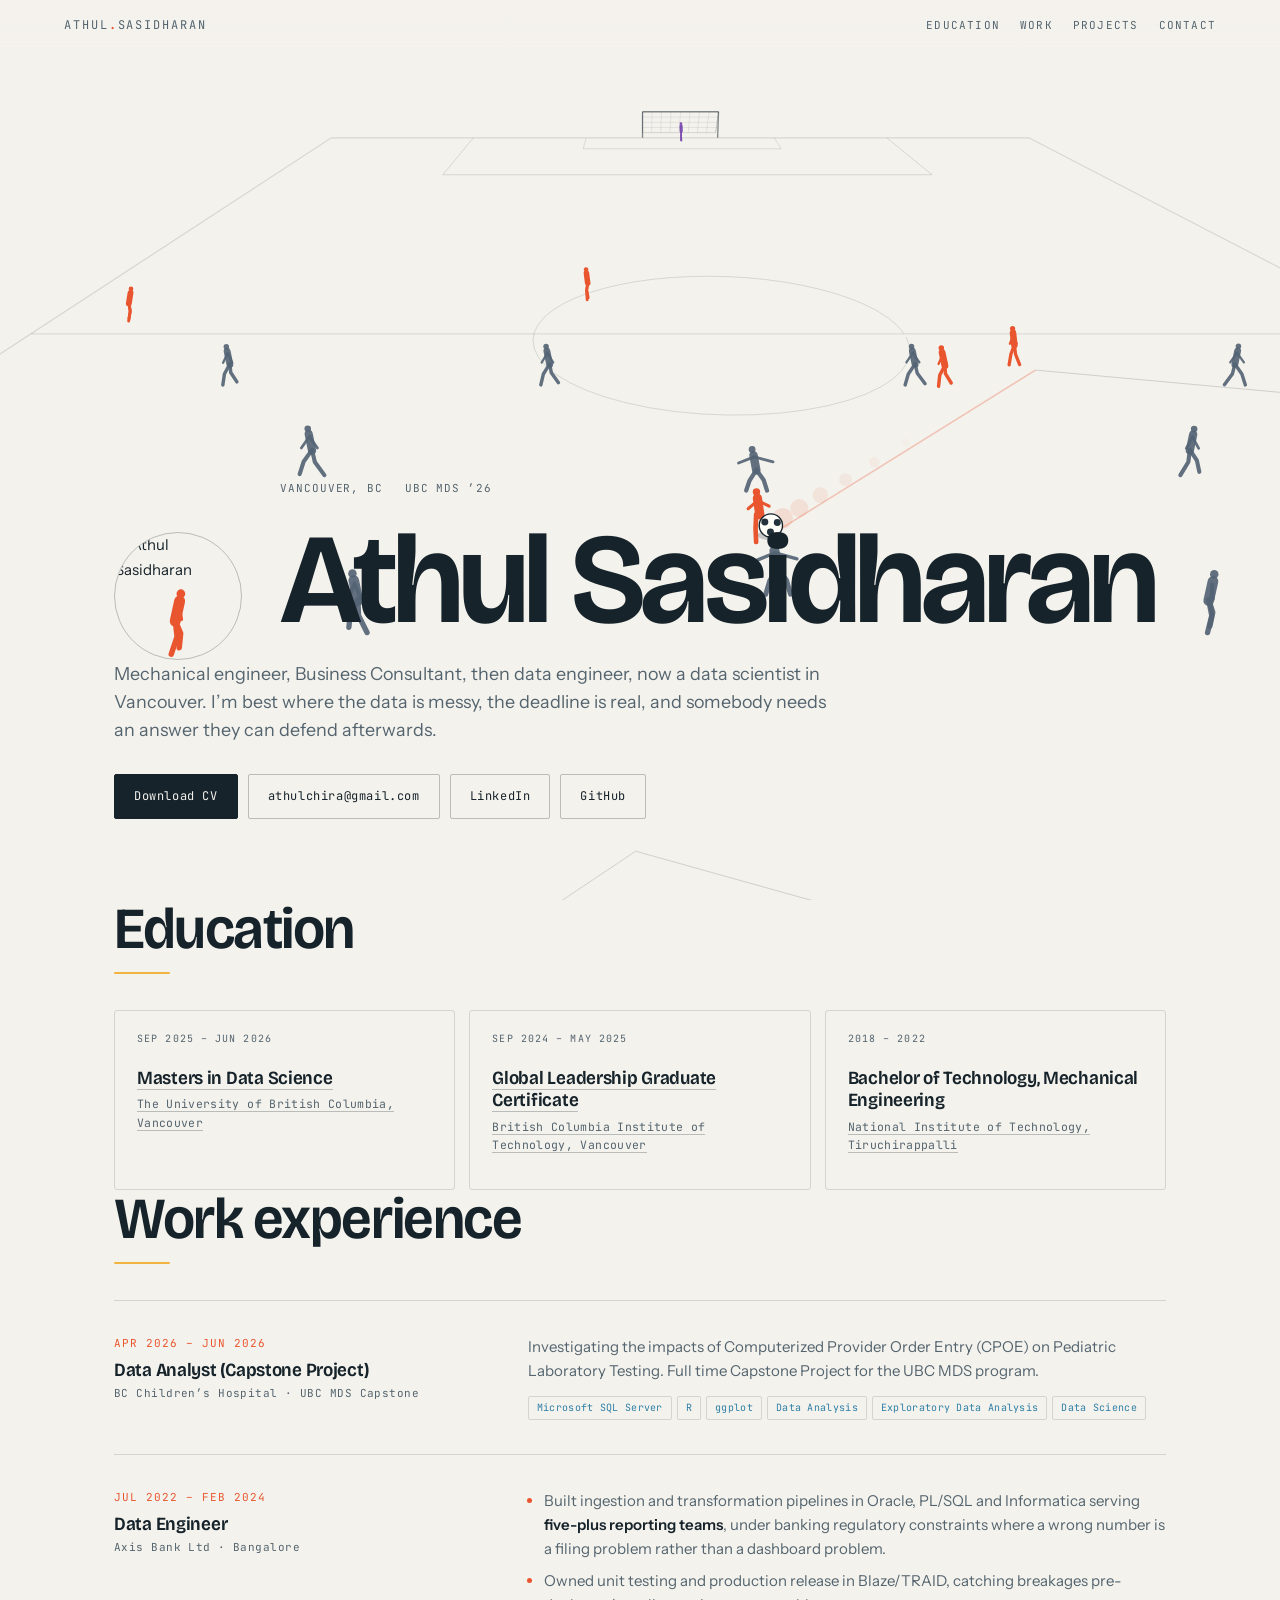
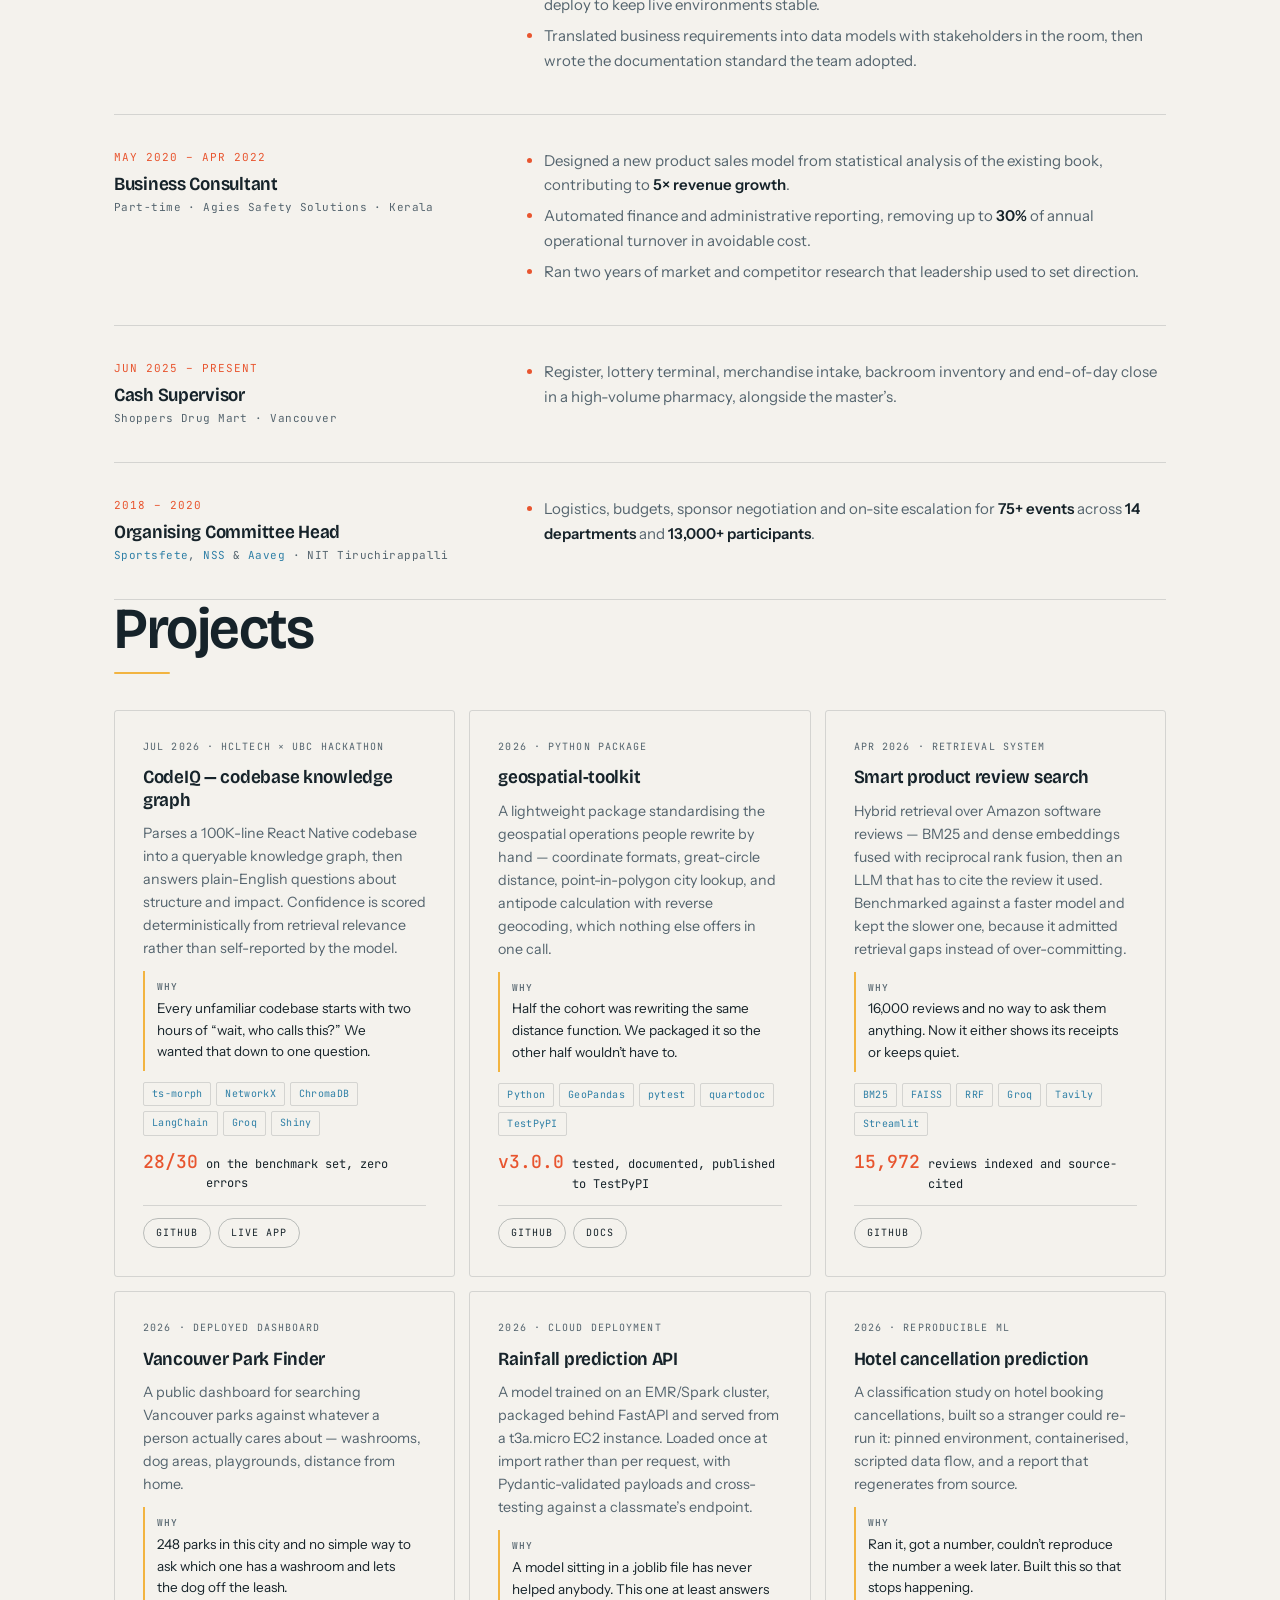
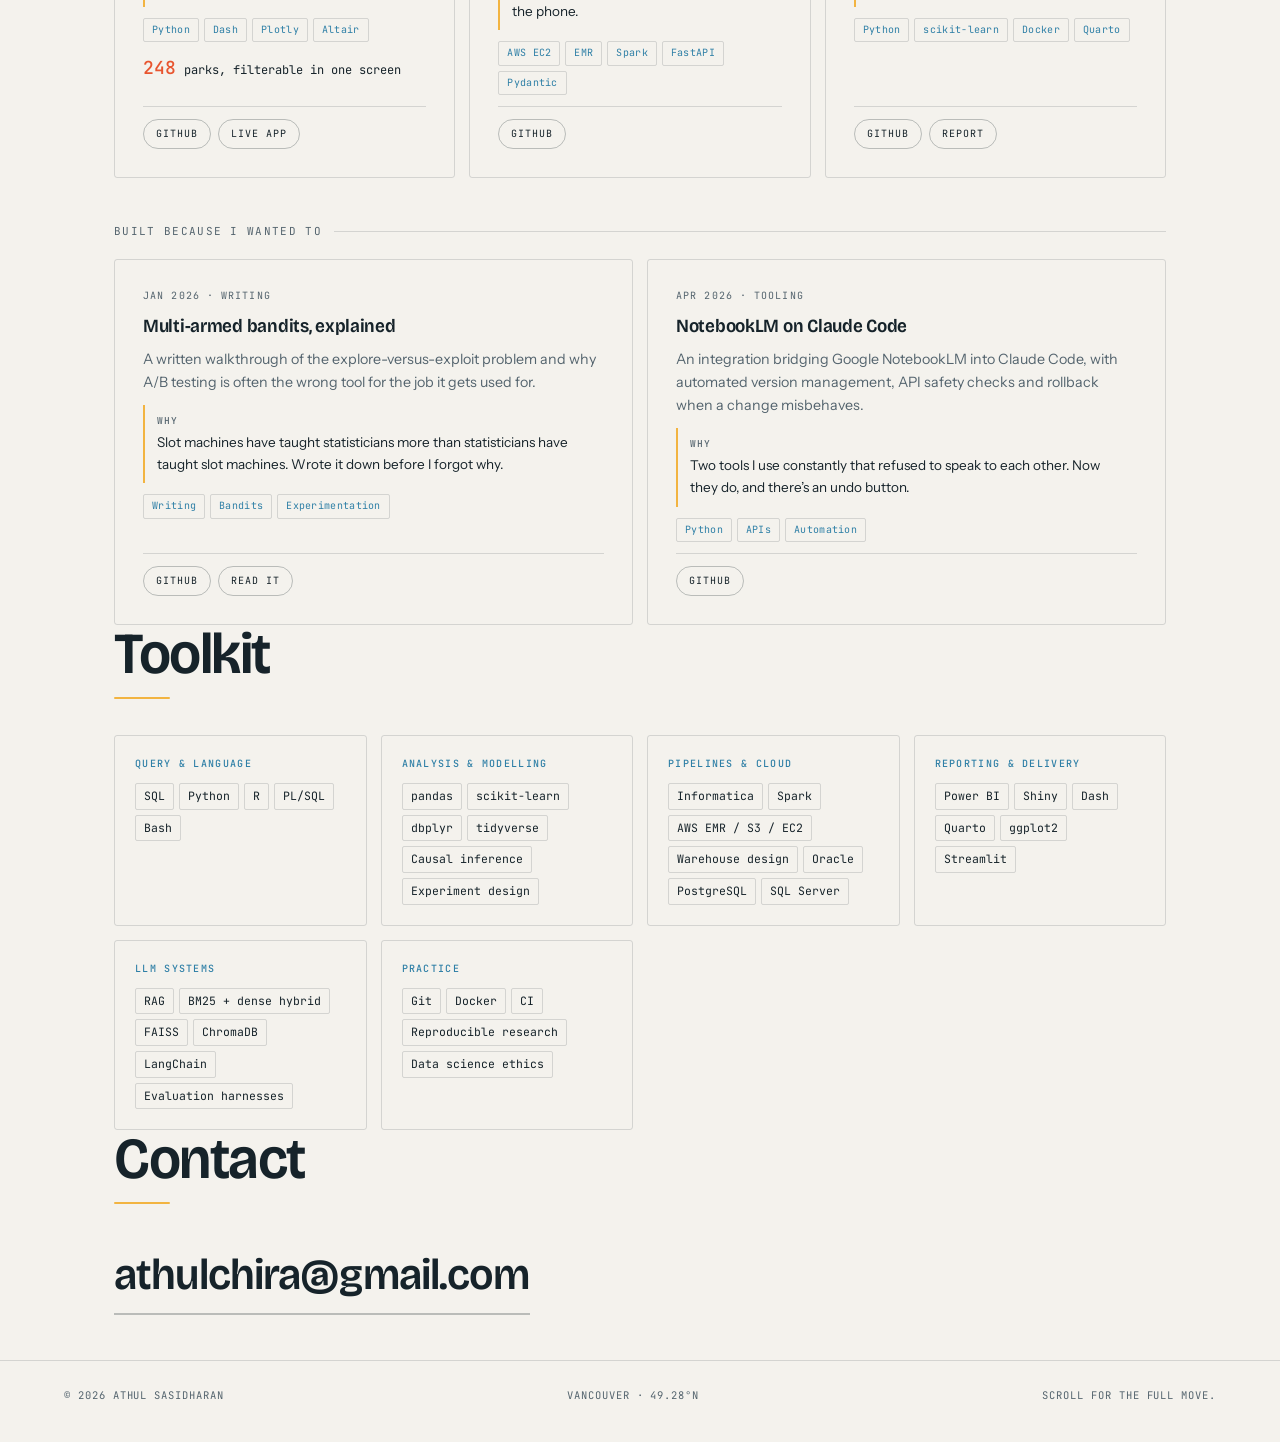
==== commit d1733fff: "Made the defence press the ball and jockey, turned the run to the byline into a real dribble, rebuil" ====
--- a/index.html
+++ b/index.html
@@ -473,6 +473,7 @@
   var CAM_A = 10, CAM_B = 98, GOAL_P = 0.92, PAN = 0.9, HORIZON = 0.48;
   var BR = 0.38;                       /* ball radius, stylised for visibility */
   var INK = '#16232A', ATTACK = '#E8552F', DEFEND = 'rgba(84,100,116,.92)';
+  var GK_A = '#2F8C5C', GK_D = '#7C4FB0';   /* keepers wear their own colours */
 
   var KF = [
     [0.000,   0,   6,  0, 0], [0.040, -14,  14,  1, 0], [0.080,  -4,  22,  3, 0],
@@ -513,6 +514,26 @@
     return [w[0][1], w[0][2]];
   }
 
+  /* a keyframe whose receiver equals the previous receiver is a carry: the ball
+     travels at that player's feet with touches instead of pass easing */
+  function dribbleSeg(i){ return KF[i][3] >= 0 && KF[i][3] === KF[i+1][3]; }
+  function dribblePos(i, t){
+    var r = KF[i][3], p = KF[i][0] + (KF[i+1][0]-KF[i][0])*t;
+    var pos = track(ATK[r], p);
+    var c0 = track(ATK[r], clamp(p-0.004,0,1)), c1 = track(ATK[r], clamp(p+0.004,0,1));
+    var vx = c1[0]-c0[0], vy = c1[1]-c0[1], vm = Math.hypot(vx,vy) || 1;
+    var ux = vx/vm, uy = vy/vm;
+    var env = Math.sin(Math.PI*t);
+    var ahead = (0.35 + 0.5*(0.5+0.5*Math.sin(t*Math.PI*6 - 1.2))) * env;  /* touch-and-chase */
+    var side = 0.9 * Math.sin(t*Math.PI*3) * env;                           /* cuts off either foot */
+    return [pos[0] + ux*ahead - uy*side, pos[1] + uy*ahead + ux*side];
+  }
+  function inDribble(p){
+    for (var i=0;i<KF.length-1;i++)
+      if (p >= KF[i][0] && p < KF[i+1][0]) return dribbleSeg(i);
+    return false;
+  }
+
   function ballAt(p){
     if (p <= 0) return [KF[0][1], KF[0][2], 0];
     var last = KF[KF.length-1];
@@ -520,8 +541,15 @@
     for (var i=0;i<KF.length-1;i++){
       if (p >= KF[i][0] && p <= KF[i+1][0]){
         var t = (p - KF[i][0]) / (KF[i+1][0] - KF[i][0]);
+        if (dribbleSeg(i)){ var dp = dribblePos(i, t); return [dp[0], dp[1], 0]; }
         var e = 1 - Math.pow(1-t, 2.2);
-        var z = Math.sin(Math.PI*t) * (KF[i+1][4] ? 7 : 0);
+        /* the finish: the cross stays up for the volley, the strike dips under the bar,
+           then the ball drops to the net floor. Tied to the 0.80 / 0.87 / 0.92 keyframes. */
+        var s0 = KF[i][0], z;
+        if (s0 === 0.80)      z = Math.sin(Math.PI*t)*6.2 + 1.6*t;
+        else if (s0 === 0.87) z = 1.6 - 0.7*t + Math.sin(Math.PI*t)*0.5;
+        else if (s0 === 0.92) z = 0.9*(1-t)*(1-t);
+        else z = Math.sin(Math.PI*t) * (KF[i+1][4] ? 7 : 0);
         return [KF[i][1]+(KF[i+1][1]-KF[i][1])*e, KF[i][2]+(KF[i+1][2]-KF[i][2])*e, z];
       }
     }
@@ -557,7 +585,8 @@
   KF.forEach(function(k){
     if (k[3] >= 0) (EVENTS[k[3]] = EVENTS[k[3]] || []).push(k[0]);
   });
-  var FINISHER = 10, FIN_A = 0.895, FIN_B = 0.945;
+  var FINISHER = 10, FIN_A = 0.84, FIN_B = 0.90;   /* contact at p=0.87, when the shot leaves */
+  var DIVE_A = 0.875, DIVE_B = 0.925;              /* the keeper's dive across the shot */
 
   var cv = document.getElementById('pitch'), ctx = cv.getContext('2d');
   var W=0, H=0, FOC=1180, CX=0, CYPX=0, CAMY=0, CAMX=0;
@@ -671,14 +700,47 @@
     }
 
     if (pose === 2){
-      /* overhead kick: airborne, body laid back, leg swung high at the goal */
-      var hh = Math.sin(clamp(poseT,0,1)*Math.PI) * 0.8;
-      limb([[-0.26, 0.95+hh],[0.08, 1.02+hh]], 0.30);                 /* torso */
-      head(-0.40, 0.80+hh, 0.12);
-      limb([[0.08, 1.02+hh],[0.35, 1.32+hh],[0.62, 1.66+hh]], 0.15);  /* kicking leg */
-      limb([[0.08, 1.02+hh],[0.20, 0.82+hh],[0.06, 0.58+hh]], 0.15);  /* trailing leg */
-      limb([[-0.24, 0.94+hh],[-0.52, 0.52+hh]], 0.10);                /* arms to ground */
-      limb([[-0.24, 0.94+hh],[-0.10, 0.50+hh]], 0.10);
+      /* bicycle kick: jump, lay back, scissor, strike at poseT=0.5, land to a crouch */
+      var T = clamp(poseT, 0, 1);
+      var hh = Math.sin(T*Math.PI) * 0.9;
+      var sw = clamp((T - 0.12)/0.55, 0, 1); sw = sw*sw*(3-2*sw);     /* swing into the strike */
+      var rec = clamp((T - 0.72)/0.28, 0, 1); rec = rec*rec*(3-2*rec);/* landing recovery */
+      var hx = -0.05, hy = 0.72 + hh;
+      var th = 1.5 + 1.5*sw - 1.35*rec;                               /* torso lays back */
+      var sx2 = hx + Math.cos(th)*0.58, sy2 = hy + Math.sin(th)*0.58;
+      var fk = -1.1 + 2.25*sw - 2.2*rec;                              /* kicking leg sweeps overhead */
+      var kb = 0.5*(1 - sw);
+      var ft = -0.25 - 1.35*sw + 0.35*rec;                            /* scissor leg counter-swings */
+      limb([[hx,hy],[hx+Math.cos(fk+kb)*0.45, hy+Math.sin(fk+kb)*0.45],[hx+Math.cos(fk)*0.85, hy+Math.sin(fk)*0.85]], 0.15);
+      limb([[hx,hy],[hx+Math.cos(ft-0.3)*0.4, hy+Math.sin(ft-0.3)*0.4],[hx+Math.cos(ft)*0.72, hy+Math.sin(ft)*0.72]], 0.15);
+      limb([[hx,hy],[sx2,sy2]], 0.30);
+      head(sx2 + Math.cos(th)*0.20, sy2 + Math.sin(th)*0.20, 0.12);
+      limb([[sx2,sy2],[sx2-0.10, sy2-0.42]], 0.10);                   /* arms brace for the ground */
+      limb([[sx2,sy2],[sx2-0.34, sy2-0.28]], 0.10);
+    } else if (pose === 3){
+      /* jockeying: crouched, knees wide, arms out, small bounce on the toes */
+      var jb = 0.03*Math.sin(dist*6);
+      var sprd = 0.30 + 0.14*clamp(poseT,0,1);
+      limb([[0,0.76+jb],[-0.26,0.40+jb],[-0.38,0]], 0.15);
+      limb([[0,0.76+jb],[ 0.24,0.38+jb],[ 0.36,0]], 0.15);
+      limb([[0,0.74+jb],[0.10,1.28+jb]], 0.30);
+      head(0.15,1.48+jb,0.12);
+      limb([[0.08,1.22+jb],[ 0.30+sprd,1.00+jb]], 0.10);
+      limb([[0.08,1.22+jb],[-0.26-sprd,1.04+jb]], 0.10);
+    } else if (pose === 4){
+      /* the dive: launch off the near leg, lay out full stretch, come down empty-handed */
+      var Td = clamp(poseT,0,1);
+      var ex = clamp(Td/0.55, 0, 1); ex = ex*ex*(3-2*ex);             /* extension */
+      var ha = Math.sin(Math.PI*Math.min(Td/0.85,1)) * 0.55;          /* up, then down */
+      var ba = 1.25 - 1.15*ex;                                        /* body angle above horizontal */
+      var hipy = 0.22 + ha + 0.35*(1-ex);
+      var hx4 = -0.15, sx4 = hx4+Math.cos(ba)*0.60, sy4 = hipy+Math.sin(ba)*0.60;
+      limb([[hx4,hipy],[sx4,sy4]], 0.28);
+      head(sx4+Math.cos(ba)*0.19, sy4+Math.sin(ba)*0.19, 0.12);
+      limb([[sx4,sy4],[sx4+Math.cos(ba+0.18)*0.62, sy4+Math.sin(ba+0.18)*0.62]], 0.10);
+      limb([[sx4,sy4],[sx4+Math.cos(ba-0.12)*0.60, sy4+Math.sin(ba-0.12)*0.60]], 0.10);
+      limb([[hx4,hipy],[hx4-Math.cos(ba-0.35)*0.5, hipy-Math.sin(ba-0.35)*0.5],[hx4-Math.cos(ba-0.5)*0.9, hipy-Math.sin(ba-0.5)*0.9]], 0.15);
+      limb([[hx4,hipy],[hx4-Math.cos(ba+0.30)*0.8, hipy-Math.sin(ba+0.30)*0.8]], 0.15);
     } else if (pose === 1){
       /* striking the ball: plant leg, extended kicking leg, arms spread */
       limb([[-0.12, 0.92],[-0.14, 0.46],[-0.12, 0.02]], 0.15);        /* plant leg */
@@ -695,11 +757,12 @@
         var lift = Math.max(0, Math.cos(pp))*0.18*amp;
         limb([[0, 0.92],[fx*0.45 + 0.10*amp, 0.48 + lift*0.5],[fx, lift]], 0.15);
       }
-      limb([[0, 0.90],[lean, 1.44]], 0.30);                           /* torso */
-      head(lean*1.3, 1.64, 0.12);
+      var bob = Math.abs(Math.sin(ph))*0.05*amp;                      /* stride bounce */
+      limb([[0, 0.90],[lean, 1.44+bob]], 0.30);                       /* torso */
+      head(lean*1.3, 1.64+bob, 0.12);
       for (var a2=0;a2<2;a2++){
         var ap = ph + Math.PI + a2*Math.PI;
-        limb([[lean*0.8, 1.36],[lean*0.8 + Math.sin(ap)*0.30*amp, 0.94]], 0.10);
+        limb([[lean*0.8, 1.36+bob],[lean*0.8 + Math.sin(ap)*0.30*amp, 0.94+bob]], 0.10);
       }
     }
     ctx.restore();
@@ -718,7 +781,7 @@
     }
     /* flight trail, scaled by ball speed */
     var spd = ballDist(p) - ballDist(clamp(p-0.01,0,1));
-    if (spd > 0.35){
+    if (spd > 0.35 && !inDribble(p)){
       for (var j=6;j>=1;j--){
         var bp = ballAt(clamp(p - j*0.005, 0, 1));
         var qt = proj(bp[0], bp[1], bp[2] + BR); if (!qt) continue;
@@ -760,8 +823,17 @@
       if (p <= KF[i][0]) break;
       var done = p >= KF[i+1][0];
       if (done){
-        line([[KF[i][1],KF[i][2]],[KF[i+1][1],KF[i+1][2]]], 1, 0.16);
-      } else {
+        if (dribbleSeg(i)){
+          /* a carry shows on the pass map as its dotted, weaving path */
+          ctx.setLineDash([3,5]);
+          var dpts = [];
+          for (var s2=0;s2<=10;s2++) dpts.push(dribblePos(i, s2/10));
+          line(dpts, 1, 0.16);
+          ctx.setLineDash([]);
+        } else {
+          line([[KF[i][1],KF[i][2]],[KF[i+1][1],KF[i+1][2]]], 1, 0.16);
+        }
+      } else if (!dribbleSeg(i)){
         var q0 = proj(KF[i][1],KF[i][2],0), q1 = proj(b[0],b[1],0);
         if (q0 && q1){
           ctx.beginPath(); ctx.moveTo(q0[0],q0[1]); ctx.lineTo(q1[0],q1[1]);
@@ -777,16 +849,35 @@
     var b0 = ballAt(clamp(p-be,0,1)), b1 = ballAt(clamp(p+be,0,1));
     var bvx = (b1[0]-b0[0])/(2*be), bvy = (b1[1]-b0[1])/(2*be);
     for (var d=0; d<shape.length; d++){
+      /* base block position, then the near men step out and close the ball down */
+      var bpx = shape[d][0] + b[0]*0.38, bpy = b[1] + shape[d][1];
+      var ddx = b[0]-bpx, ddy = b[1]-bpy, dd = Math.hypot(ddx,ddy);
+      var w2 = clamp((11-dd)/11, 0, 1); w2 = w2*w2*(3-2*w2)*0.72;
+      var px2 = bpx, py2 = bpy;
+      if (dd > 0.8){
+        px2 = bpx + (b[0]-ddx/dd*1.2 - bpx)*w2;
+        py2 = bpy + (b[1]-ddy/dd*1.2 + 0.6 - bpy)*w2;   /* stand off a metre, goal-side */
+      }
+      px2 = clamp(px2, -HALF+1, HALF-1); py2 = clamp(py2, 2, PL-1);
+      var dEff = Math.hypot(px2-b[0], py2-b[1]);
       ppl.push({
-        x: clamp(shape[d][0] + b[0]*0.38, -HALF+1, HALF-1),
-        y: clamp(b[1] + shape[d][1], 2, PL-1),
-        vx: bvx*0.38, vy: bvy,
+        x: px2, y: py2, vx: bvx*0.38, vy: bvy,
         dist: ballDist(p)*0.55 + d*1.31,
-        col: DEFEND, pose: 0, poseT: 0
+        col: DEFEND, pose: dEff < 3.4 ? 3 : 0, poseT: clamp((3.4-dEff)/2.2, 0, 1)
       });
     }
-    ppl.push({ x: clamp(b[0]*0.15,-6,6), y: 103.5, vx: bvx*0.15, vy: 0,
-               dist: ballDist(p)*0.35, col: DEFEND, pose: 0, poseT: 0 });
+    /* the keeper holds his line, then dives across the final shot — and fails */
+    var gkx = clamp(b[0]*0.15,-6,6), gky = 103.5, gkvx = bvx*0.15, gkPose = 0, gkT = 0;
+    if (p >= DIVE_A){
+      var bref = ballAt(DIVE_A);
+      gkT = clamp((p-DIVE_A)/(DIVE_B-DIVE_A), 0, 1);
+      var rch = clamp(gkT/0.6, 0, 1); rch = rch*rch*(3-2*rch);
+      gkx = clamp(bref[0]*0.15,-6,6) + rch*1.6;
+      gky = 103.5 + gkT*0.9;
+      gkvx = 3; gkPose = 4;
+    }
+    ppl.push({ x: gkx, y: gky, vx: gkvx, vy: 0,
+               dist: ballDist(p)*0.35, col: GK_D, pose: gkPose, poseT: gkT });
     for (var a=0; a<ATK.length; a++){
       var e = 0.008;
       var c0 = track(ATK[a], clamp(p-e,0,1)), c1 = track(ATK[a], clamp(p+e,0,1));
@@ -801,7 +892,7 @@
       }
       ppl.push({ x: pos[0], y: pos[1],
                  vx: (c1[0]-c0[0])/(2*e), vy: (c1[1]-c0[1])/(2*e),
-                 dist: atkDist[a](p), col: ATTACK, pose: pose, poseT: poseT });
+                 dist: atkDist[a](p), col: a === 0 ? GK_A : ATTACK, pose: pose, poseT: poseT });
     }
     ppl.sort(function(m,n){ return n.y - m.y; });
     for (var k2=0;k2<ppl.length;k2++){
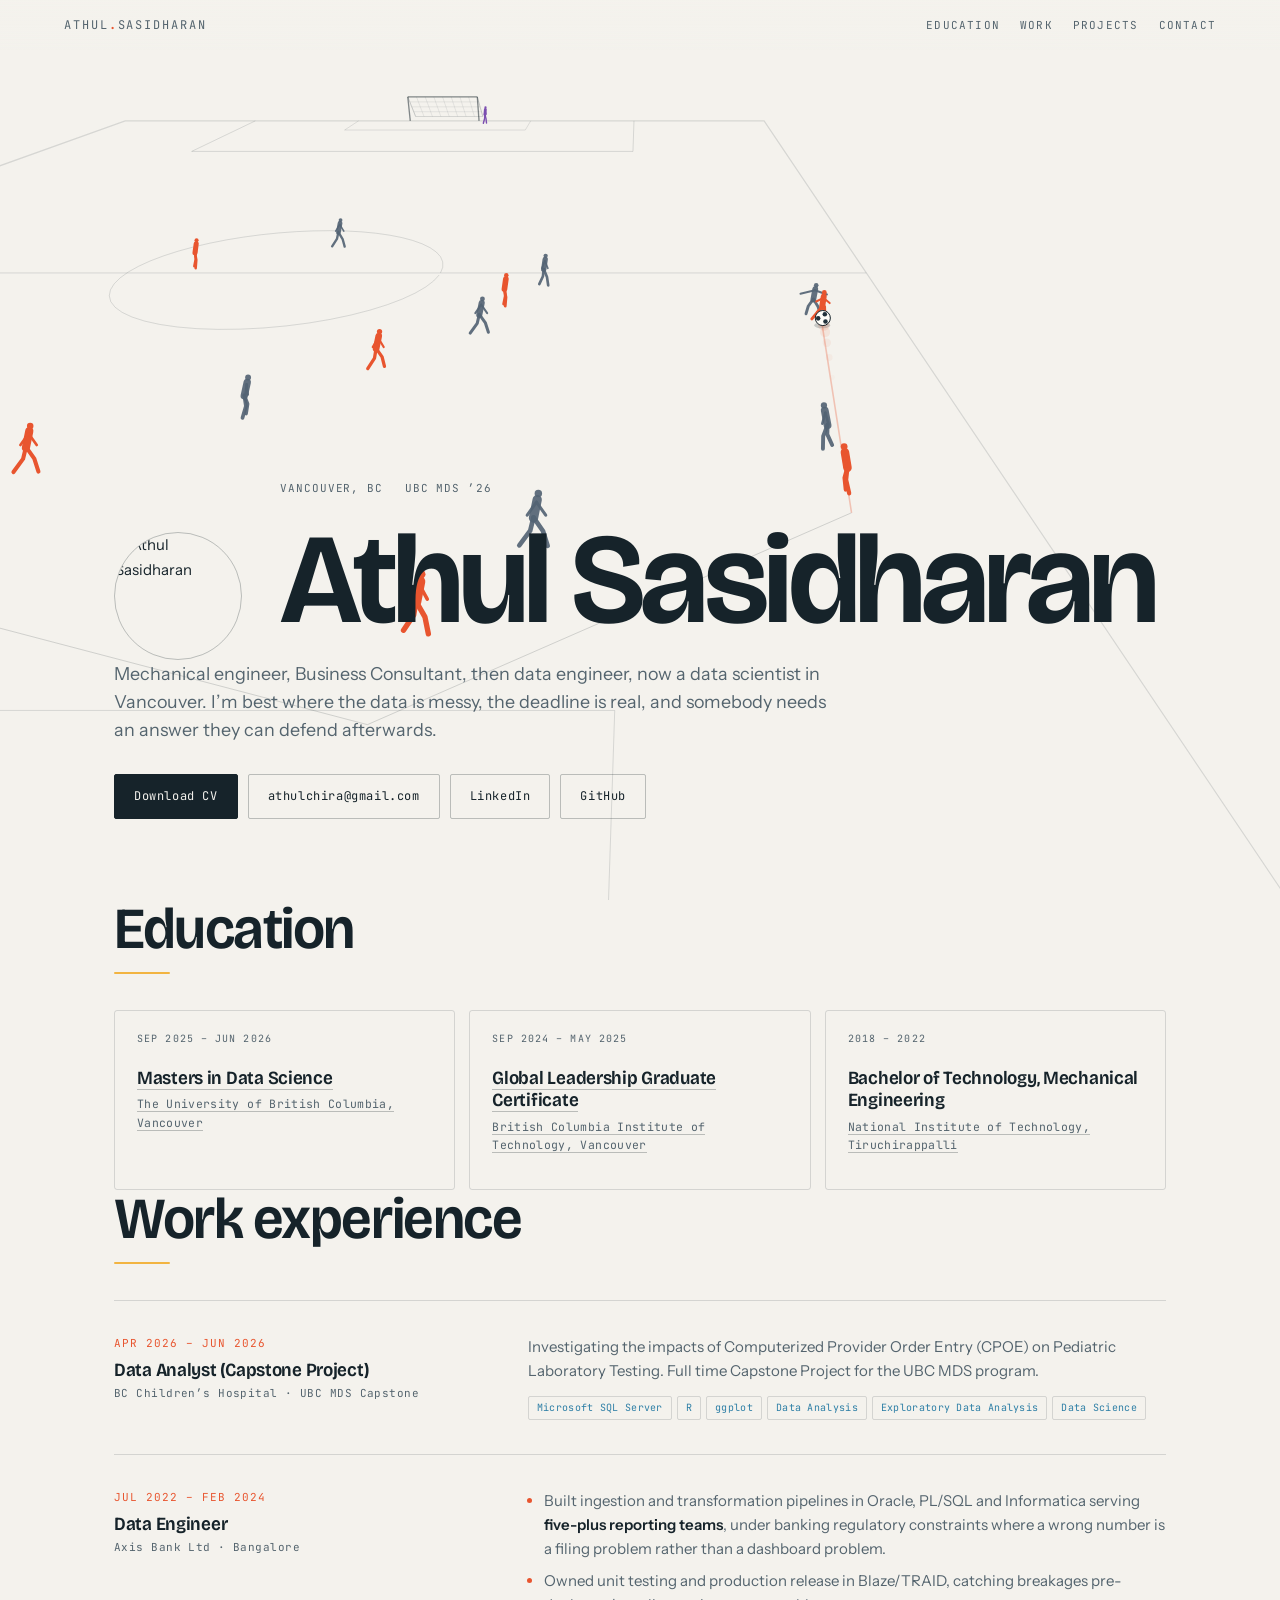
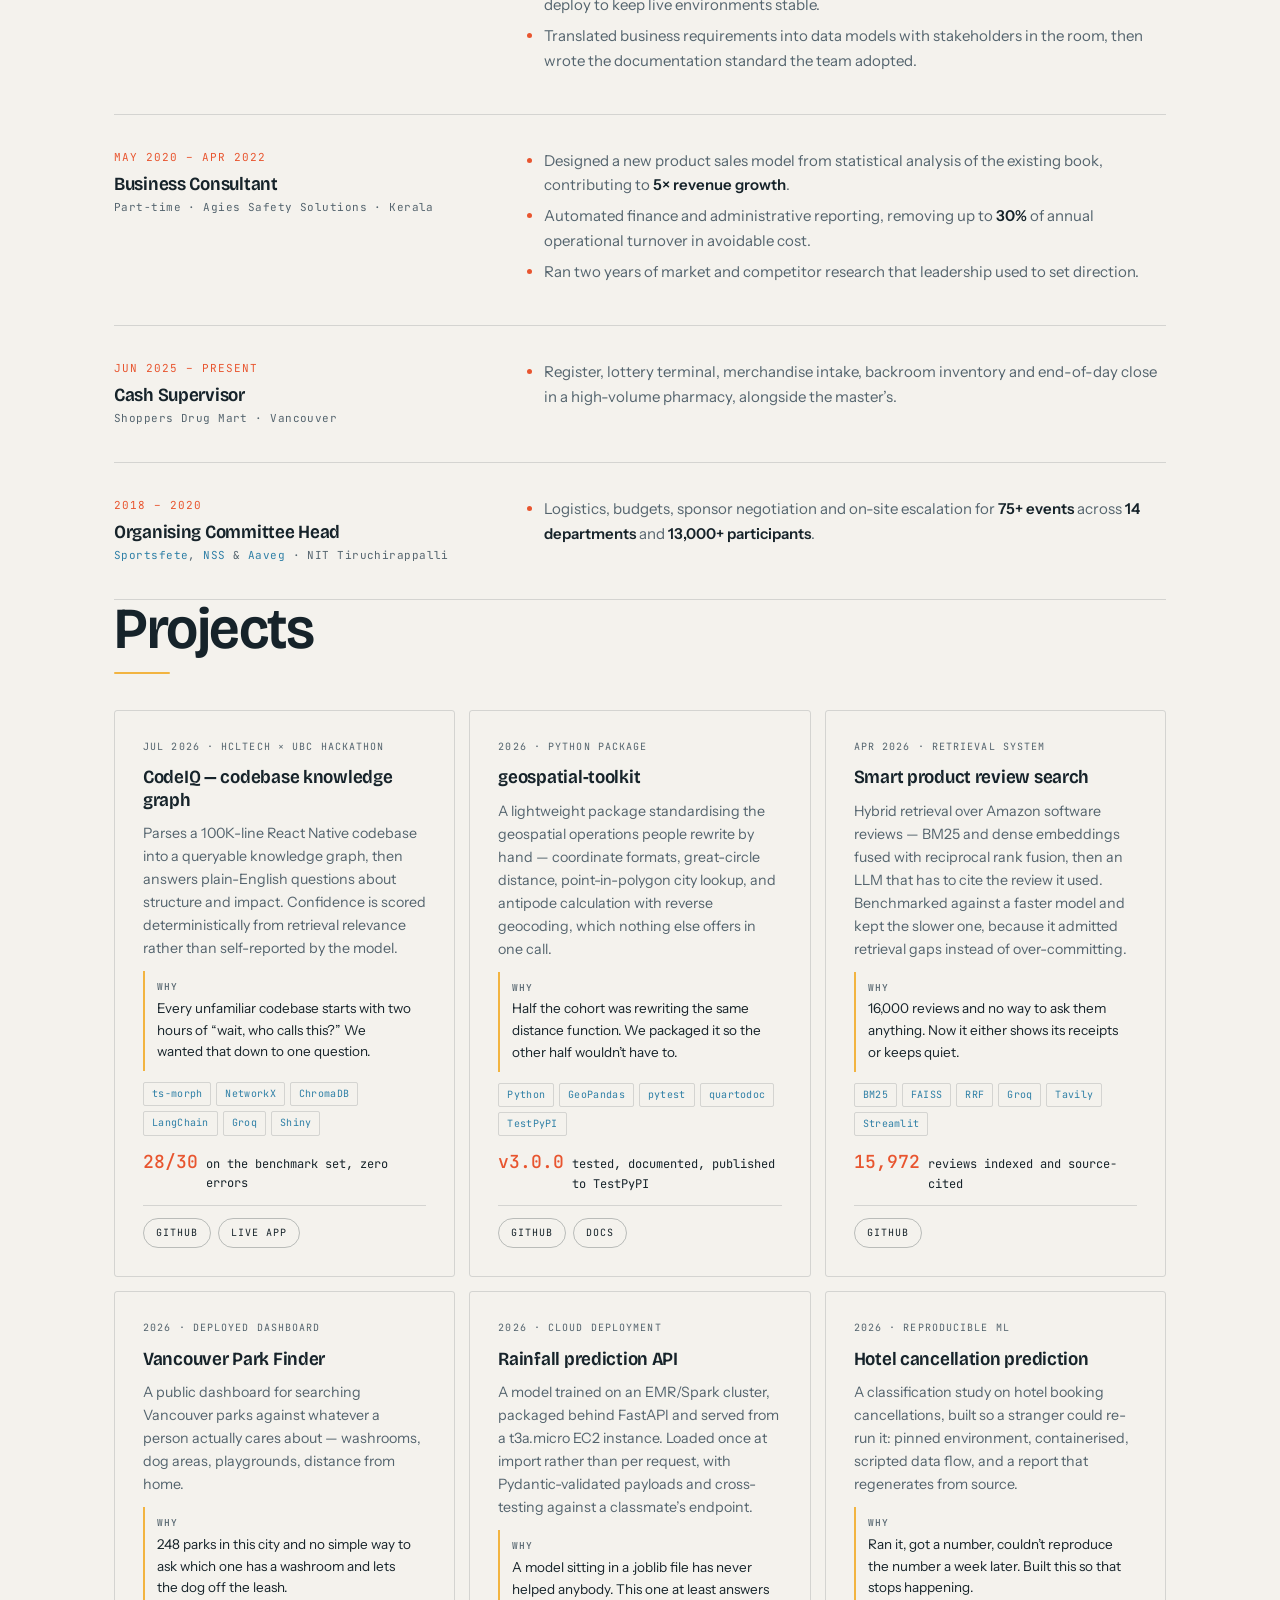
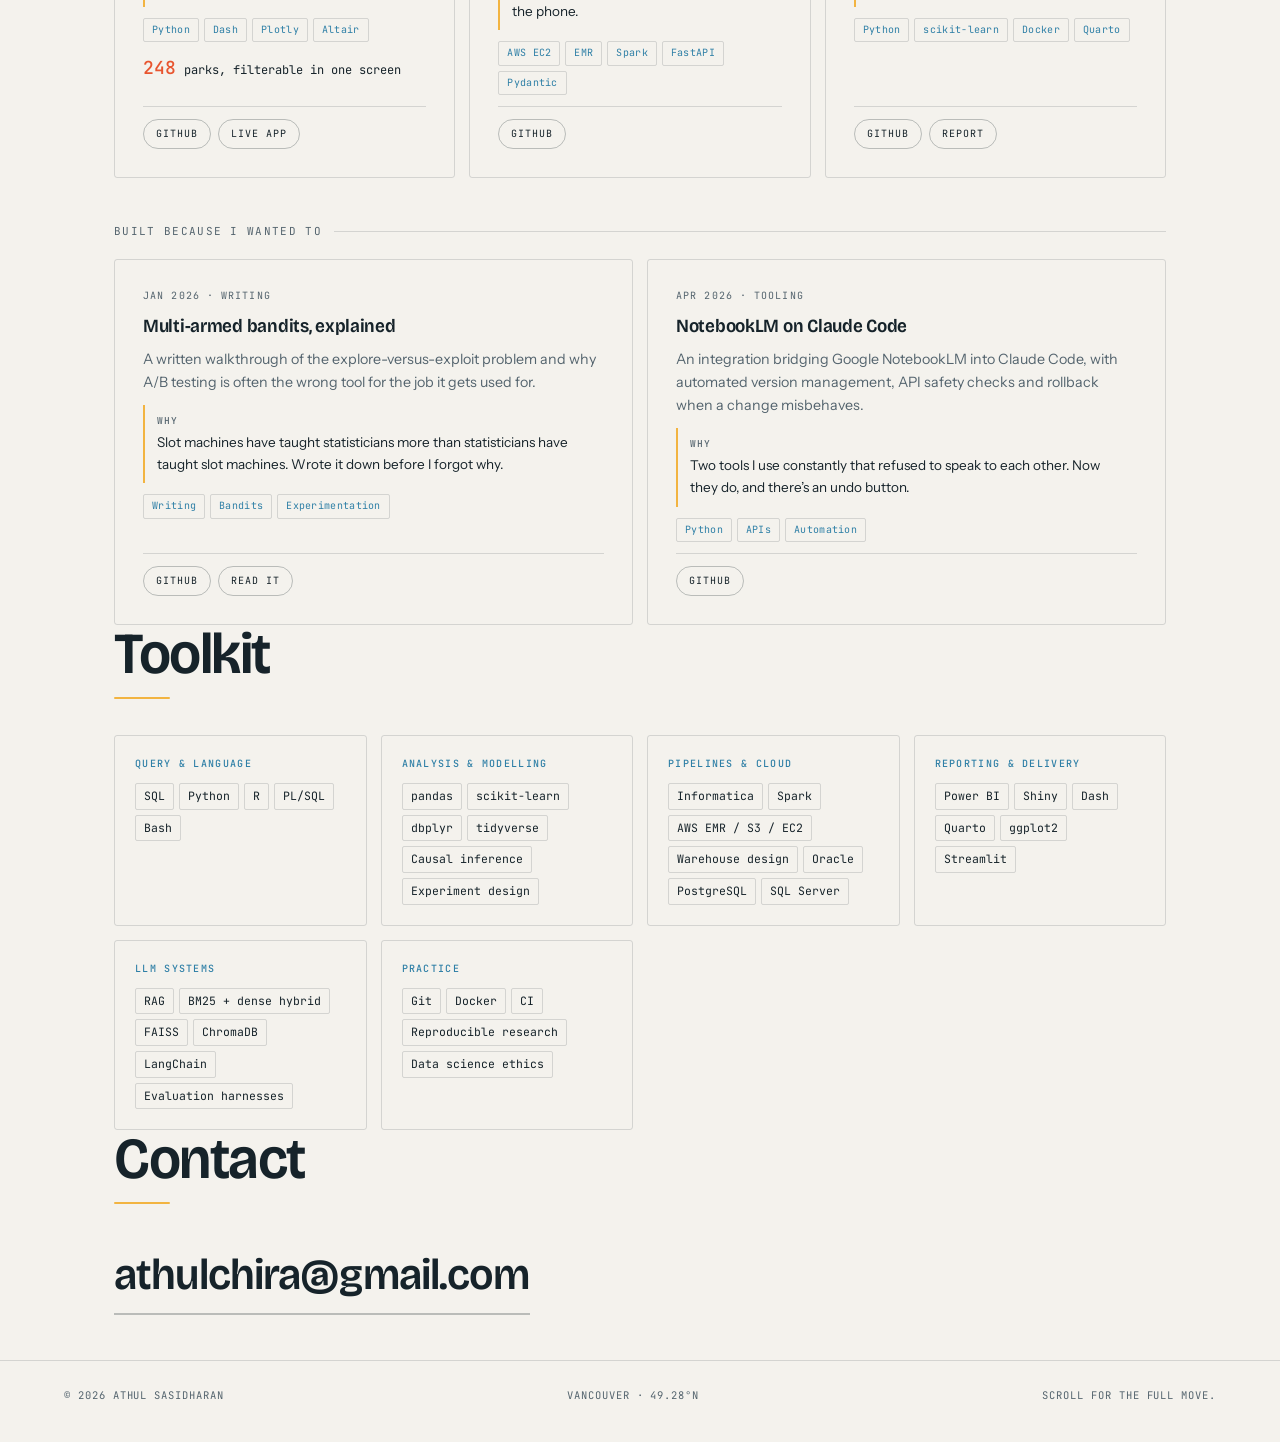
==== commit e1ed600b: "Replaced the ball-derived defensive block with man-marking so each defender tracks his own opponent " ====
--- a/index.html
+++ b/index.html
@@ -485,17 +485,20 @@
     [1.000,   1, 107.5, -1, 0]
   ];
 
+  /* the whole side advances with the ball — the keeper holds his box, centre-backs
+     step to halfway, and once the ball reaches the final third the midfielders and
+     forwards arrive at the box: width from the wingers, runners in the middle */
   var ATK = [
-    [[0,0,6],[0.4,0,14],[1,0,24]],
-    [[0,-14,10],[0.04,-14,14],[0.5,-18,36],[1,-20,56]],
-    [[0,14,10],[0.12,14,16],[0.5,18,36],[1,20,56]],
-    [[0,-2,16],[0.08,-4,22],[0.33,0,34],[0.7,2,52],[1,0,66]],
-    [[0,26,16],[0.17,28,26],[0.5,30,48],[1,30,68]],
-    [[0,-26,18],[0.39,-29,42],[0.7,-30,60],[1,-28,74]],
-    [[0,30,32],[0.22,30,44],[0.74,26,76],[0.80,30,94],[1,30,97]],
-    [[0,-30,40],[0.45,-30,58],[0.62,-26,74],[1,-20,88]],
-    [[0,10,36],[0.27,14,48],[0.56,4,56],[0.68,-6,72],[1,-2,90]],
-    [[0,8,28],[0.5,10,54],[1,6,82]],
+    [[0,0,6],[0.45,0,11],[1,0,15]],
+    [[0,-14,10],[0.04,-14,14],[0.5,-17,38],[0.8,-15,56],[1,-13,64]],
+    [[0,14,10],[0.12,14,16],[0.5,17,38],[0.8,15,58],[1,13,66]],
+    [[0,-2,16],[0.08,-4,22],[0.33,0,34],[0.62,-2,56],[0.82,0,70],[1,2,80]],
+    [[0,26,16],[0.17,28,26],[0.5,30,50],[0.78,28,66],[1,25,80]],
+    [[0,-26,18],[0.39,-29,42],[0.62,-30,62],[0.85,-27,78],[1,-23,87]],
+    [[0,30,32],[0.22,30,44],[0.74,26,76],[0.80,30,94],[1,27,98]],
+    [[0,-30,40],[0.45,-30,58],[0.62,-26,74],[0.85,-15,88],[1,-7,95]],
+    [[0,10,36],[0.27,14,48],[0.56,4,56],[0.68,-6,72],[0.85,-3,85],[1,1,93]],
+    [[0,8,28],[0.5,10,54],[0.75,7,74],[0.9,0,89],[1,-2,97]],
     [[0,-4,48],[0.51,-8,62],[0.75,2,86],[0.87,10,100],[0.92,9,100.8],[1,8,101.5]]
   ];
 
@@ -580,6 +583,36 @@
   var atkDist = ATK.map(function(w){ return buildArc(function(p){ return track(w,p); }); });
   var ballDist = buildArc(function(p){ var b = ballAt(p); return [b[0], b[1]]; });
 
+  /* ---- the defending side: man-marking with cover and a press ----
+     Defender j tracks attacker j+1 (nobody marks the keeper): he stays goal-side
+     of his man, sags off and tucks toward the middle when his man is on the weak
+     side, and steps out to fight for the ball when it comes near — so one or two
+     shirts converge on the carrier while the rest hold their men. After the shot
+     beats the press (p > 0.90) the chase stops and nobody follows the ball into
+     the net. Positions are pure functions of p, so this scrubs correctly. */
+  function defPos(j, p){
+    var bp = ballAt(Math.min(p, 0.90));
+    var man = track(ATK[j+1], p);
+    var mdb = Math.hypot(man[0]-bp[0], man[1]-bp[1]);
+    var sag = clamp((mdb-8)/28, 0, 0.5);
+    var gx = -man[0], gy = PL - man[1], gm = Math.hypot(gx,gy) || 1;
+    var off = 2.0 + sag*5;
+    var x = man[0] + gx/gm*off*0.3 + (bp[0]-man[0])*sag*0.4;
+    var y = man[1] + gy/gm*off;
+    var ddx = bp[0]-x, ddy = bp[1]-y, dd = Math.hypot(ddx,ddy);
+    var w = clamp((9-dd)/9, 0, 1); w = w*w*(3-2*w)*0.8;
+    w *= 1 - clamp((p-0.90)/0.04, 0, 1);
+    if (dd > 0.8 && w > 0){
+      x += (bp[0]-ddx/dd*1.1 - x)*w;
+      y += (bp[1]-ddy/dd*1.1+0.5 - y)*w;
+    }
+    return [clamp(x, -HALF+1, HALF-1), clamp(y, 2, PL-1)];
+  }
+  var defDist = [];
+  for (var dj=0; dj<10; dj++) (function(j){
+    defDist.push(buildArc(function(p){ return defPos(j, p); }));
+  })(dj);
+
   /* kick events: at each keyframe, the receiver plays the ball */
   var EVENTS = {};
   KF.forEach(function(k){
@@ -667,8 +700,10 @@
     seg3(-g, yl, hgt, g, yl, hgt, pw, 0.52);
   }
 
-  /* articulated silhouette. pose: 0 run, 1 strike, 2 overhead kick */
-  function figure(x, y, vx, vy, dist, col, pose, poseT, ballScreenX){
+  /* articulated silhouette. pose: 0 run, 1 strike, 2 bicycle kick, 3 jockey, 4 dive.
+     faceBall: defenders keep their eyes on the ball and backpedal rather than
+     turning their backs on it */
+  function figure(x, y, vx, vy, dist, col, pose, poseT, ballScreenX, faceBall){
     var q = proj(x, y, 0); if (!q) return;
     var k = FOC/q[2], h = 1.8*k;
     if (h < 7){
@@ -676,7 +711,8 @@
       ctx.fillStyle = col; ctx.fill(); return;
     }
     var fdir = 1, q2 = proj(x+vx*0.4, y+vy*0.4, 0);
-    if (q2 && Math.abs(q2[0]-q[0]) > 0.3) fdir = (q2[0] > q[0]) ? 1 : -1;
+    if (faceBall && ballScreenX != null) fdir = (ballScreenX >= q[0]) ? 1 : -1;
+    else if (q2 && Math.abs(q2[0]-q[0]) > 0.3) fdir = (q2[0] > q[0]) ? 1 : -1;
     else if (ballScreenX != null) fdir = (ballScreenX >= q[0]) ? 1 : -1;
 
     var spd = Math.hypot(vx, vy);            /* metres per unit p */
@@ -844,26 +880,18 @@
 
     /* people, depth-sorted far to near */
     var ppl = [];
-    var shape = [[-22,12],[-8,12],[8,12],[22,12],[-16,4],[0,4],[16,4],[-12,-5],[0,-5],[12,-5]];
     var be = 0.008;
     var b0 = ballAt(clamp(p-be,0,1)), b1 = ballAt(clamp(p+be,0,1));
     var bvx = (b1[0]-b0[0])/(2*be), bvy = (b1[1]-b0[1])/(2*be);
-    for (var d=0; d<shape.length; d++){
-      /* base block position, then the near men step out and close the ball down */
-      var bpx = shape[d][0] + b[0]*0.38, bpy = b[1] + shape[d][1];
-      var ddx = b[0]-bpx, ddy = b[1]-bpy, dd = Math.hypot(ddx,ddy);
-      var w2 = clamp((11-dd)/11, 0, 1); w2 = w2*w2*(3-2*w2)*0.72;
-      var px2 = bpx, py2 = bpy;
-      if (dd > 0.8){
-        px2 = bpx + (b[0]-ddx/dd*1.2 - bpx)*w2;
-        py2 = bpy + (b[1]-ddy/dd*1.2 + 0.6 - bpy)*w2;   /* stand off a metre, goal-side */
-      }
-      px2 = clamp(px2, -HALF+1, HALF-1); py2 = clamp(py2, 2, PL-1);
-      var dEff = Math.hypot(px2-b[0], py2-b[1]);
+    for (var d=0; d<10; d++){
+      var dp0 = defPos(d, clamp(p-be,0,1)), dp1 = defPos(d, clamp(p+be,0,1));
+      var dpp = defPos(d, p);
+      var dEff = Math.hypot(dpp[0]-b[0], dpp[1]-b[1]);
       ppl.push({
-        x: px2, y: py2, vx: bvx*0.38, vy: bvy,
-        dist: ballDist(p)*0.55 + d*1.31,
-        col: DEFEND, pose: dEff < 3.4 ? 3 : 0, poseT: clamp((3.4-dEff)/2.2, 0, 1)
+        x: dpp[0], y: dpp[1],
+        vx: (dp1[0]-dp0[0])/(2*be), vy: (dp1[1]-dp0[1])/(2*be),
+        dist: defDist[d](p), col: DEFEND, fb: true,
+        pose: (dEff < 3.4 && p < 0.90) ? 3 : 0, poseT: clamp((3.4-dEff)/2.2, 0, 1)
       });
     }
     /* the keeper holds his line, then dives across the final shot — and fails */
@@ -877,7 +905,7 @@
       gkvx = 3; gkPose = 4;
     }
     ppl.push({ x: gkx, y: gky, vx: gkvx, vy: 0,
-               dist: ballDist(p)*0.35, col: GK_D, pose: gkPose, poseT: gkT });
+               dist: ballDist(p)*0.35, col: GK_D, fb: gkPose !== 4, pose: gkPose, poseT: gkT });
     for (var a=0; a<ATK.length; a++){
       var e = 0.008;
       var c0 = track(ATK[a], clamp(p-e,0,1)), c1 = track(ATK[a], clamp(p+e,0,1));
@@ -897,7 +925,7 @@
     ppl.sort(function(m,n){ return n.y - m.y; });
     for (var k2=0;k2<ppl.length;k2++){
       var o = ppl[k2];
-      figure(o.x, o.y, o.vx, o.vy, o.dist, o.col, o.pose, o.poseT, ballSX);
+      figure(o.x, o.y, o.vx, o.vy, o.dist, o.col, o.pose, o.poseT, ballSX, o.fb);
     }
 
     drawBall(b, p);
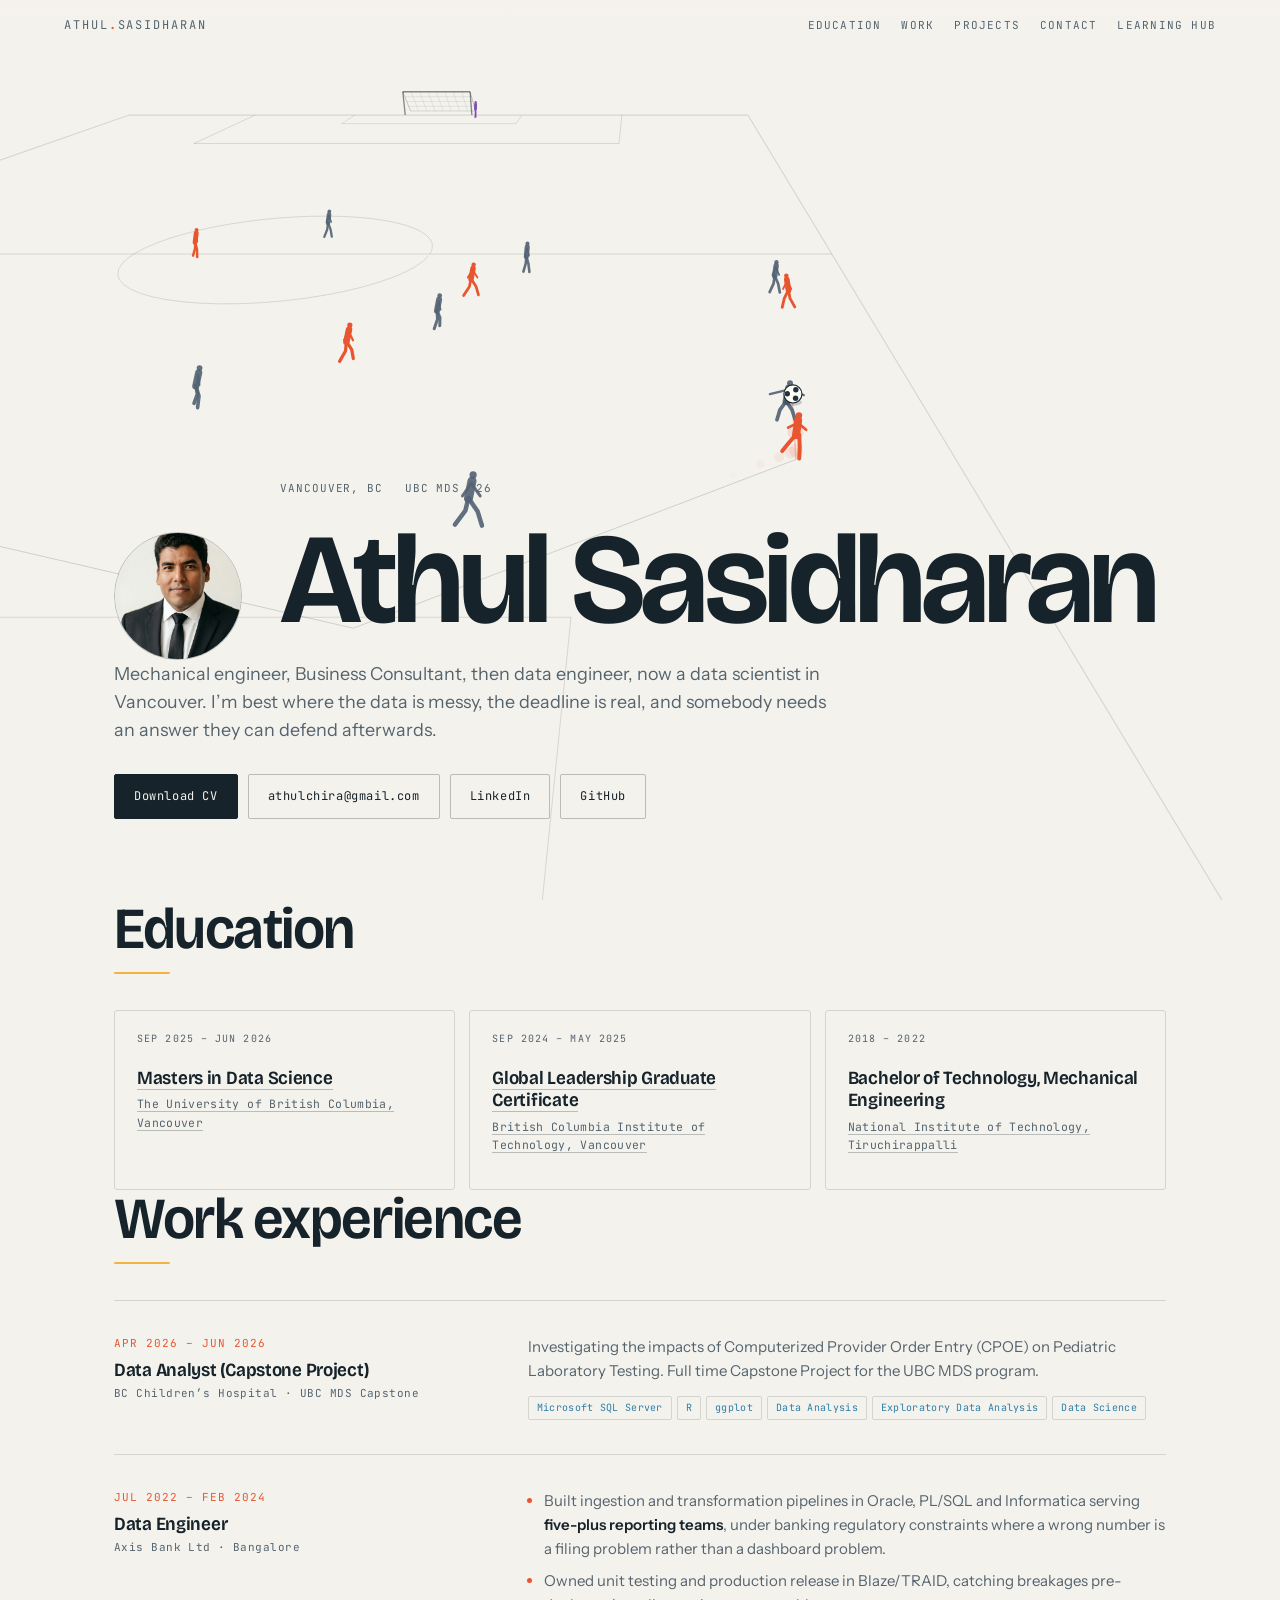
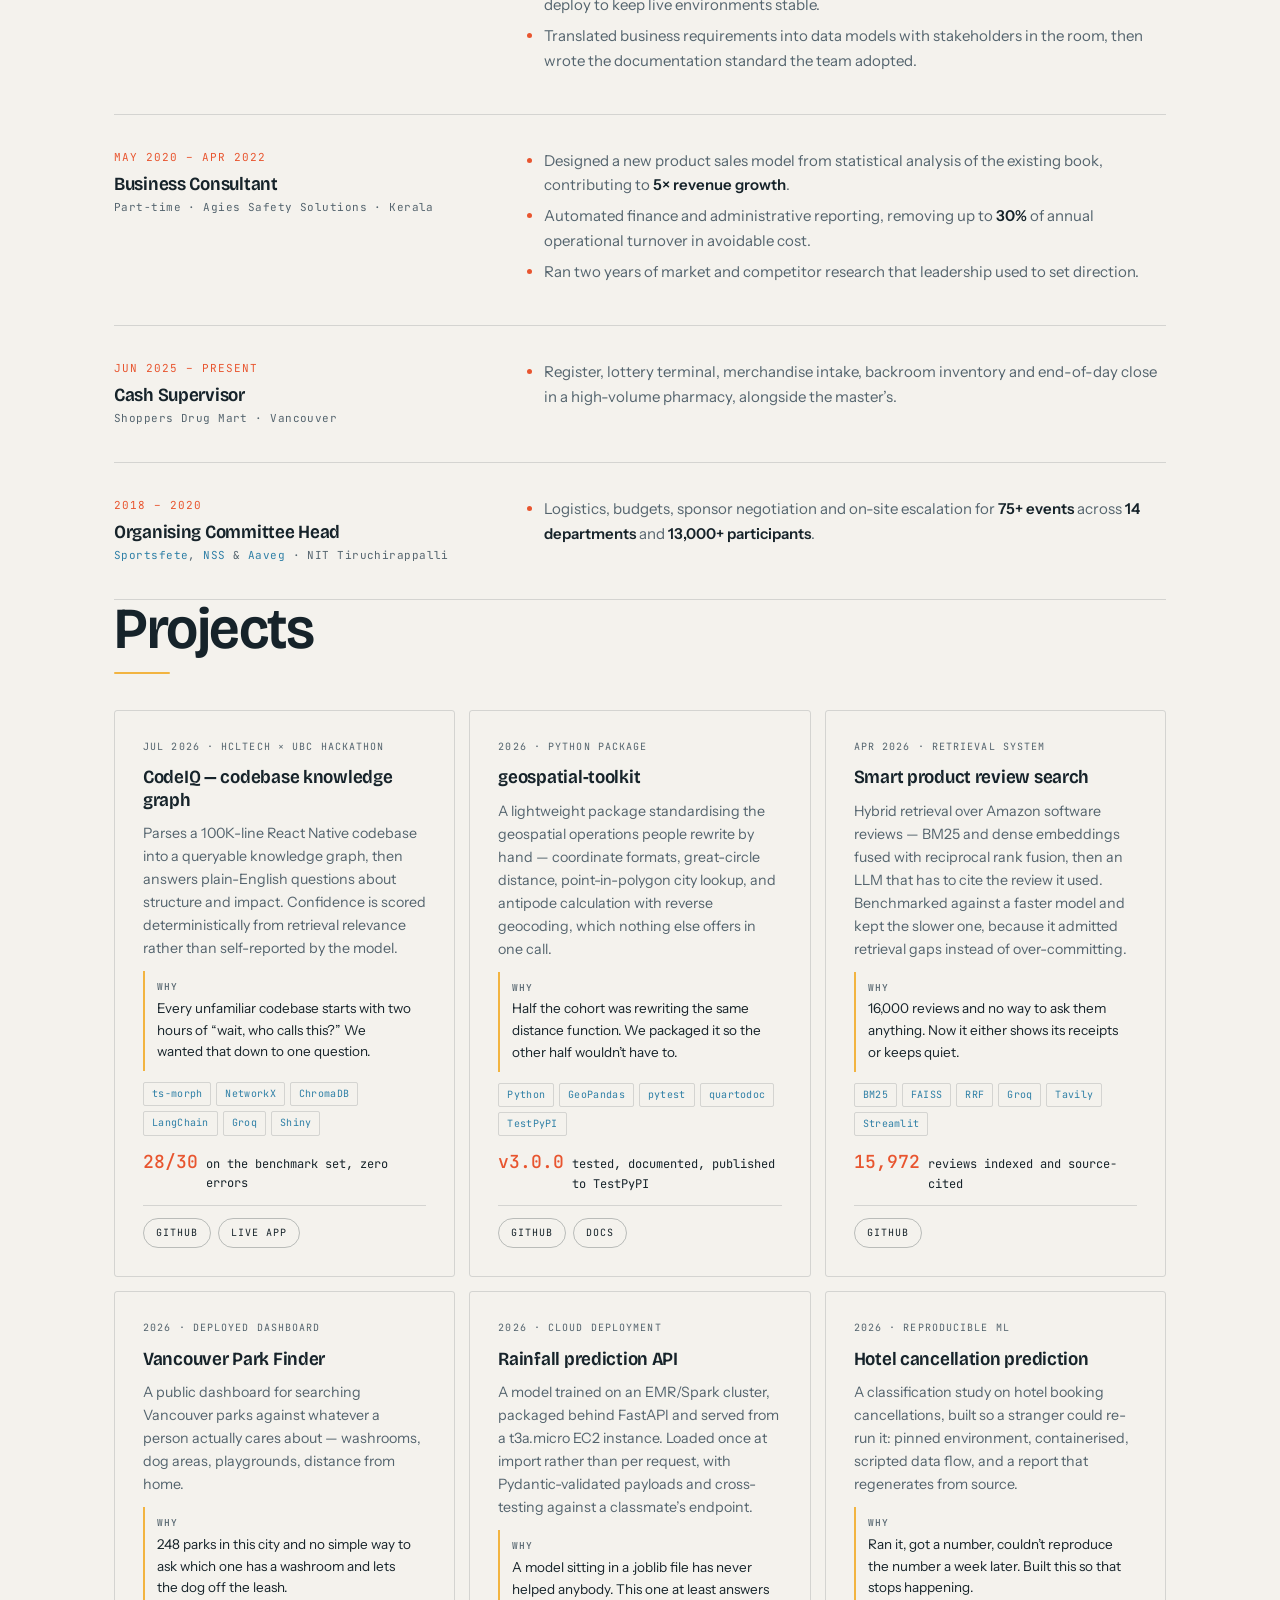
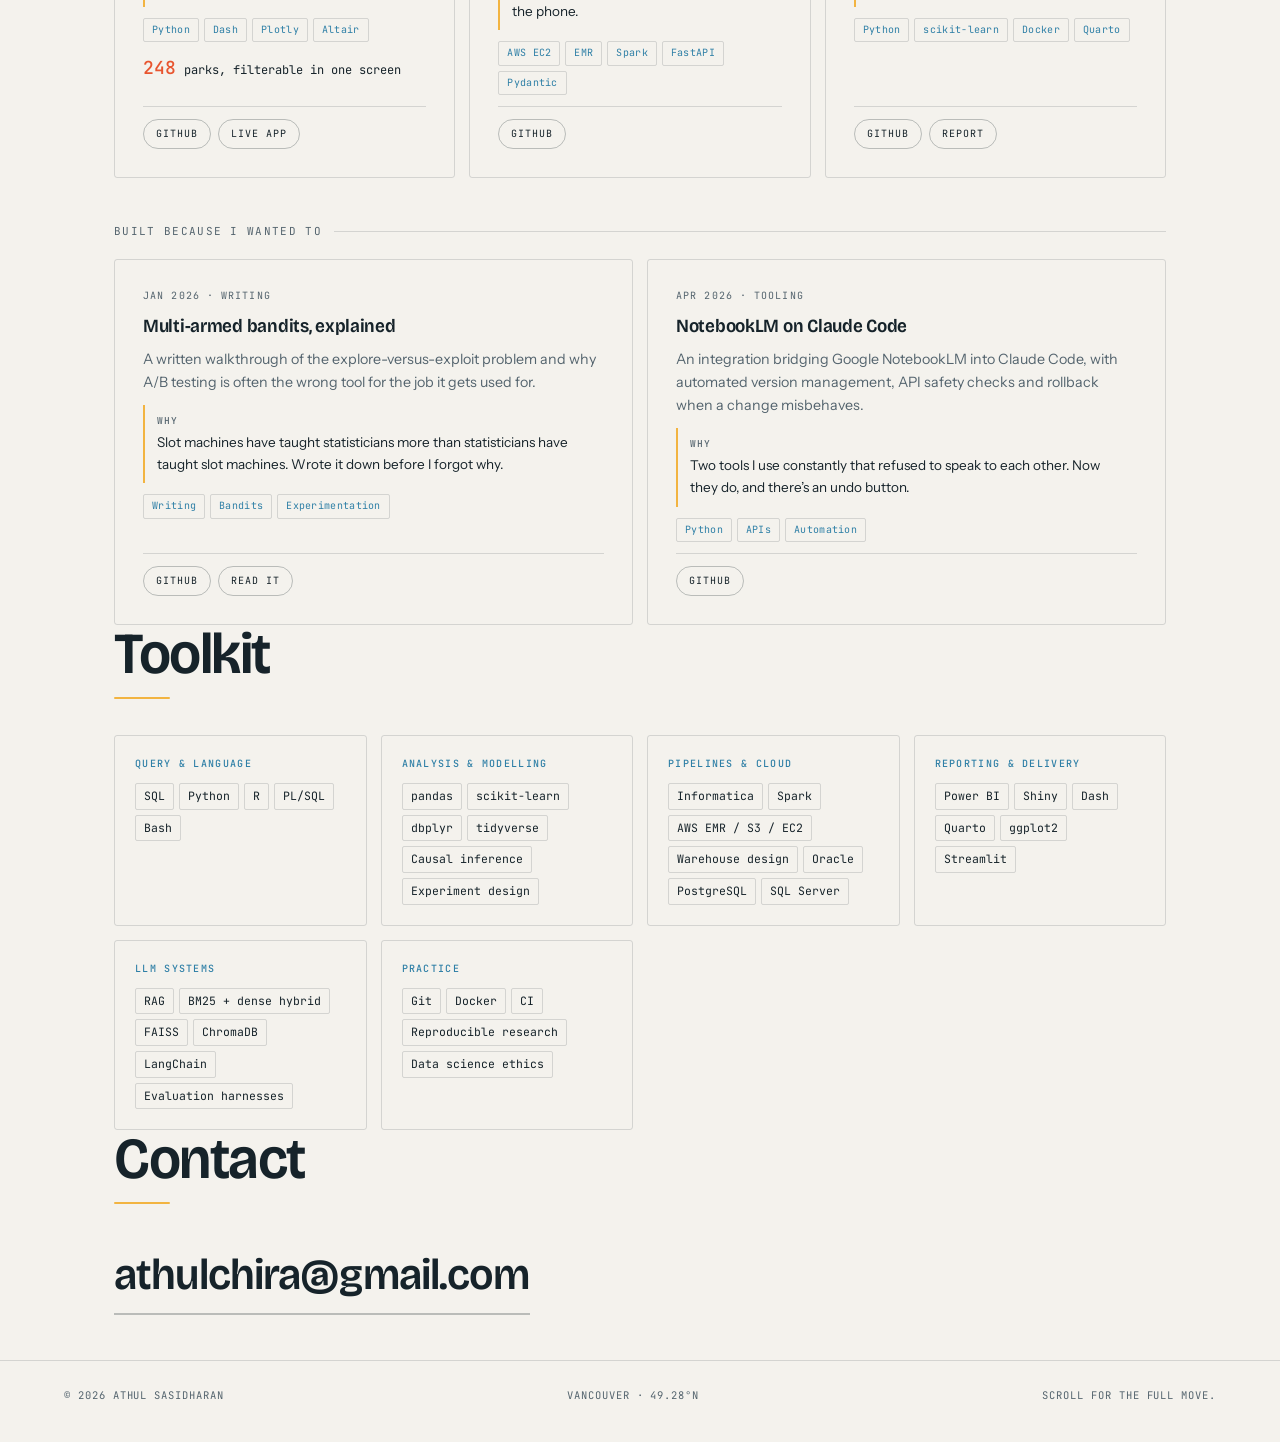
==== commit 0b35f024: "Linked the Learning Hub from the main site navigation" ====
--- a/index.html
+++ b/index.html
@@ -184,6 +184,7 @@
     <li><a href="#work">Work</a></li>
     <li><a href="#projects">Projects</a></li>
     <li><a href="#contact">Contact</a></li>
+    <li><a href="learning-hub/index.html">Learning Hub</a></li>
   </ul></nav>
 </header>
 
